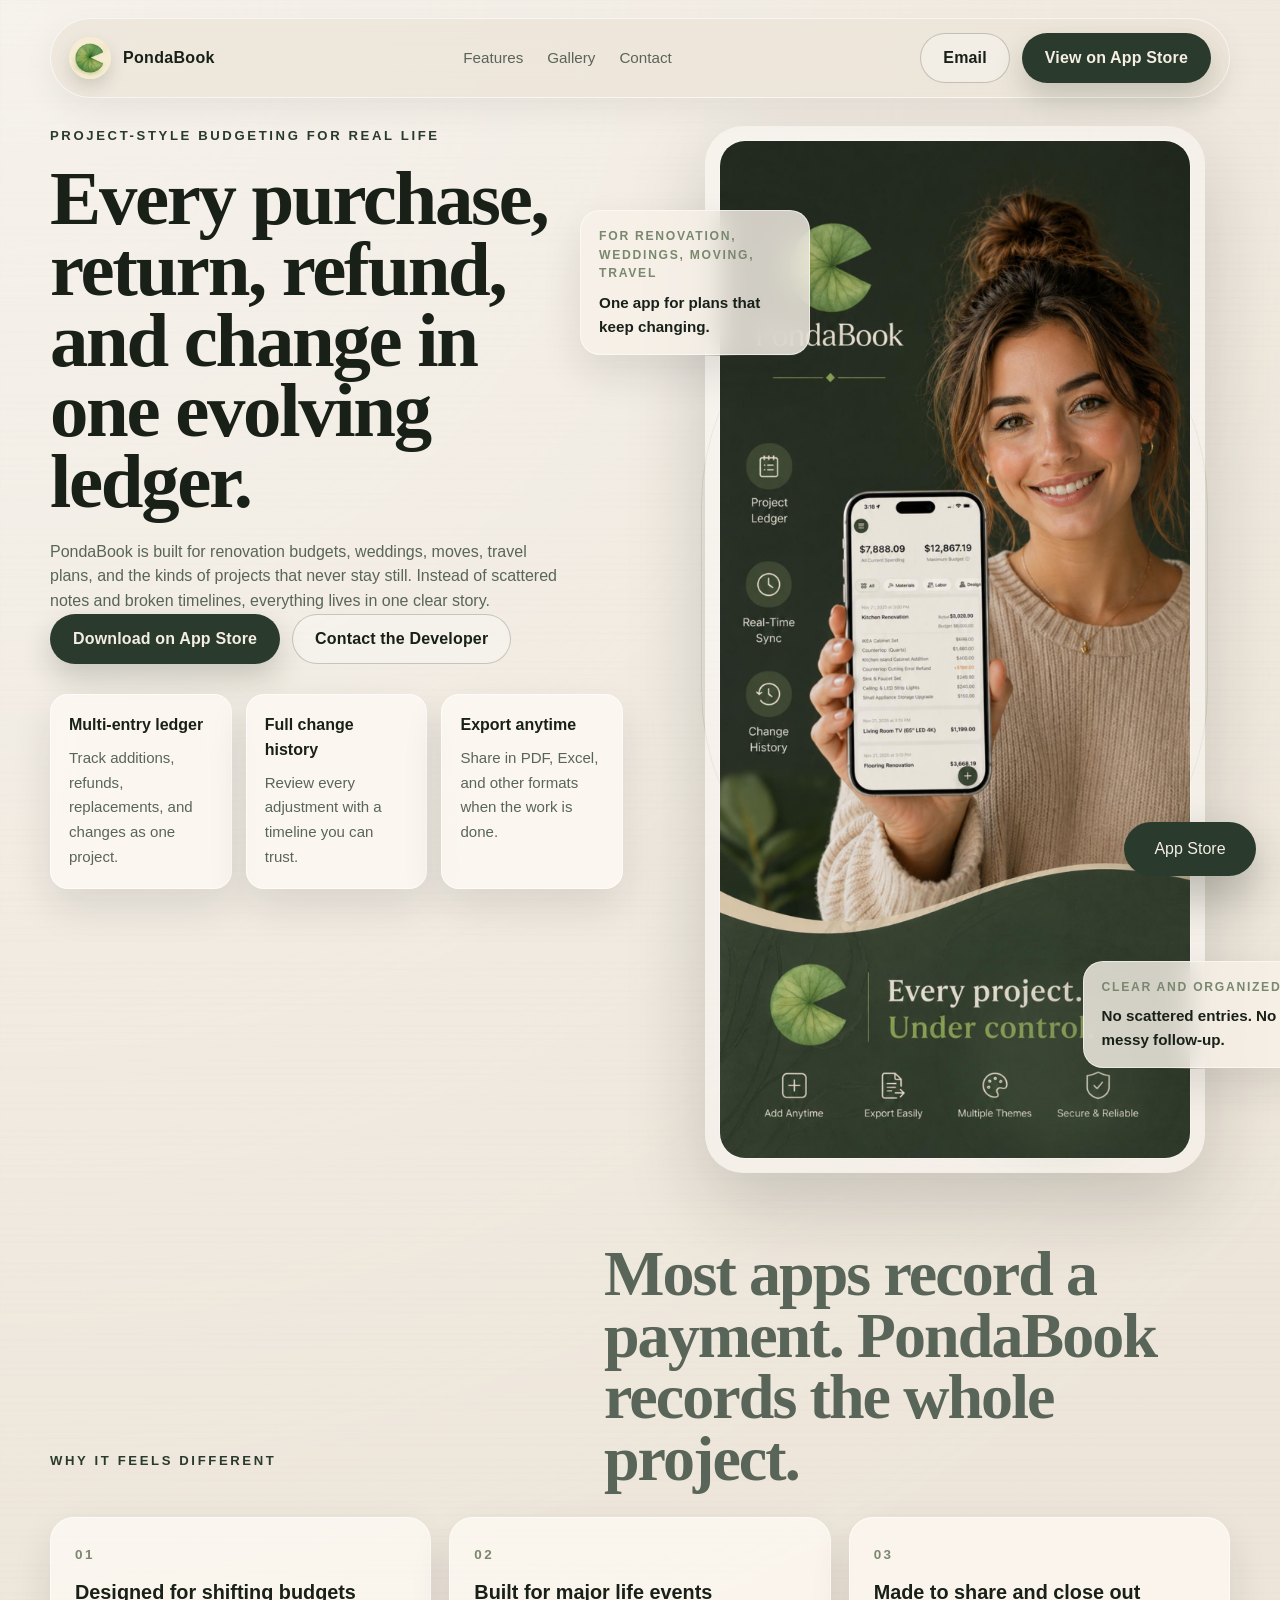
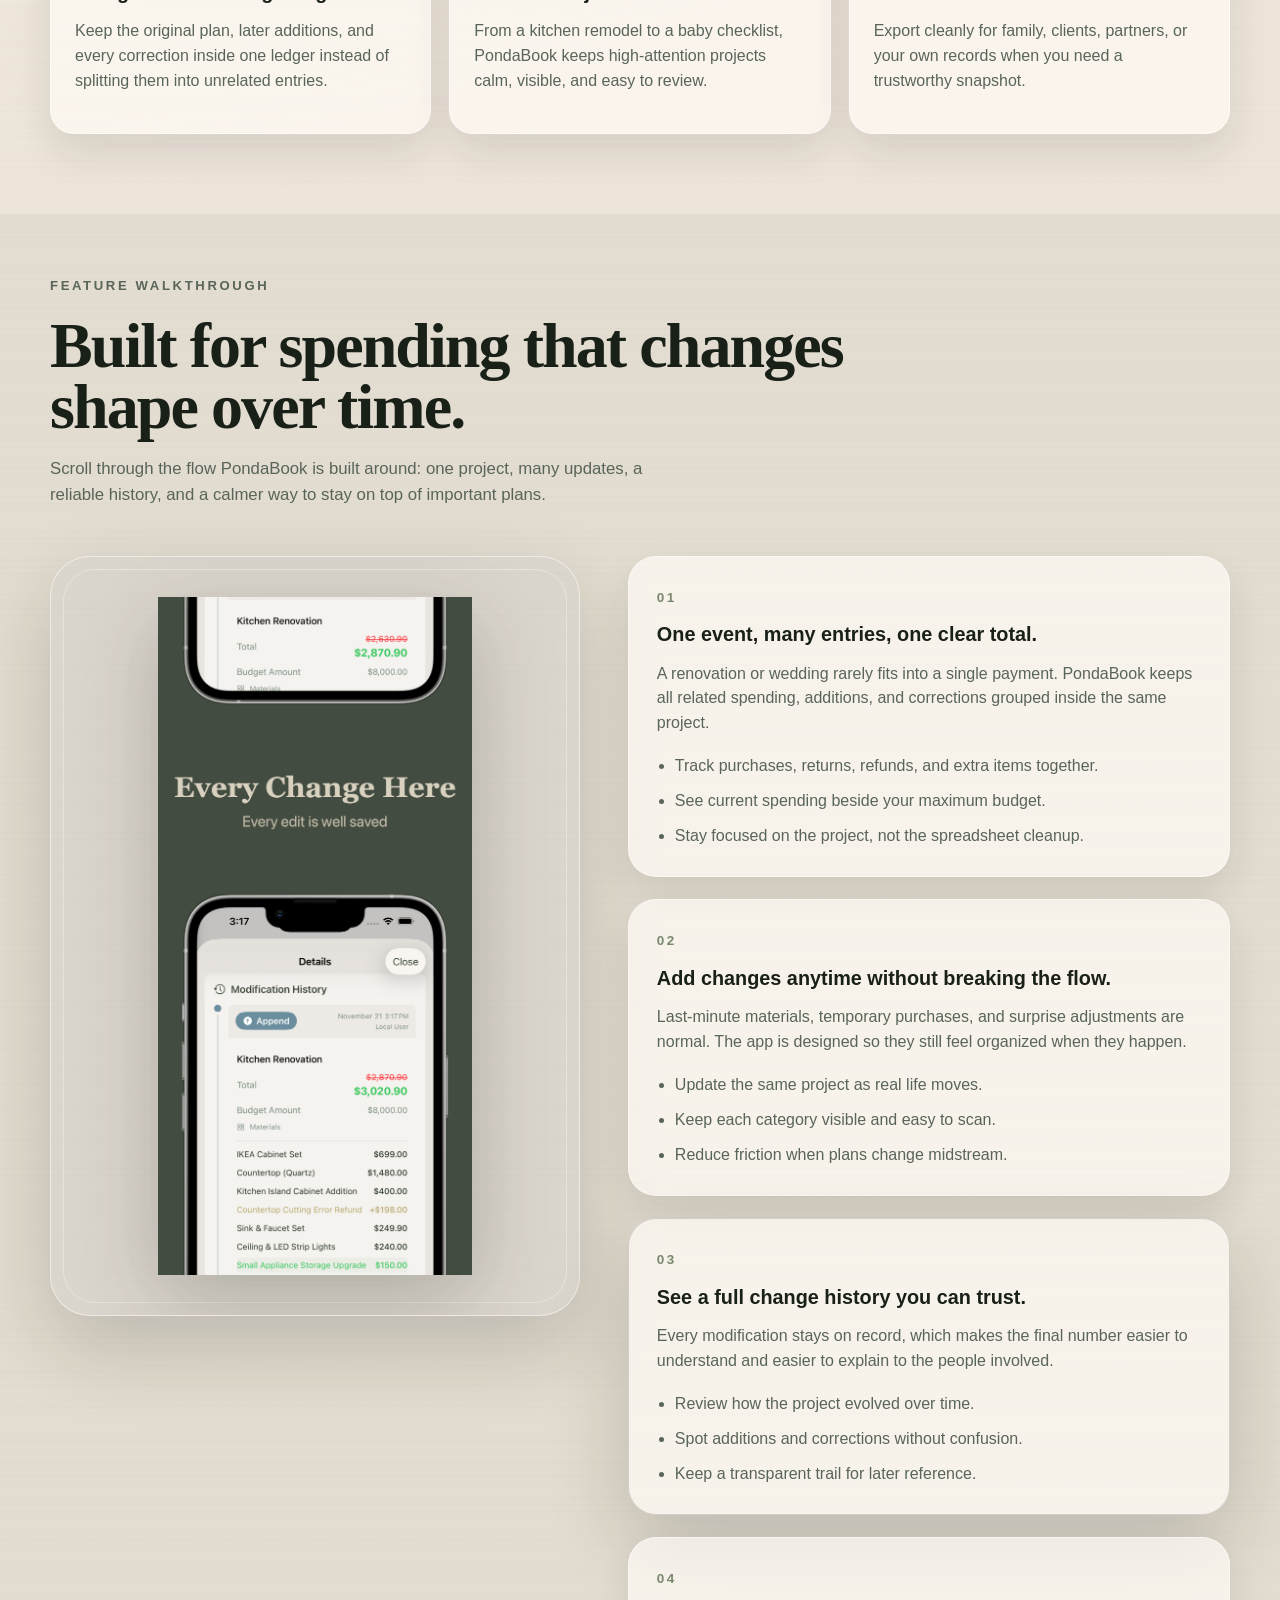
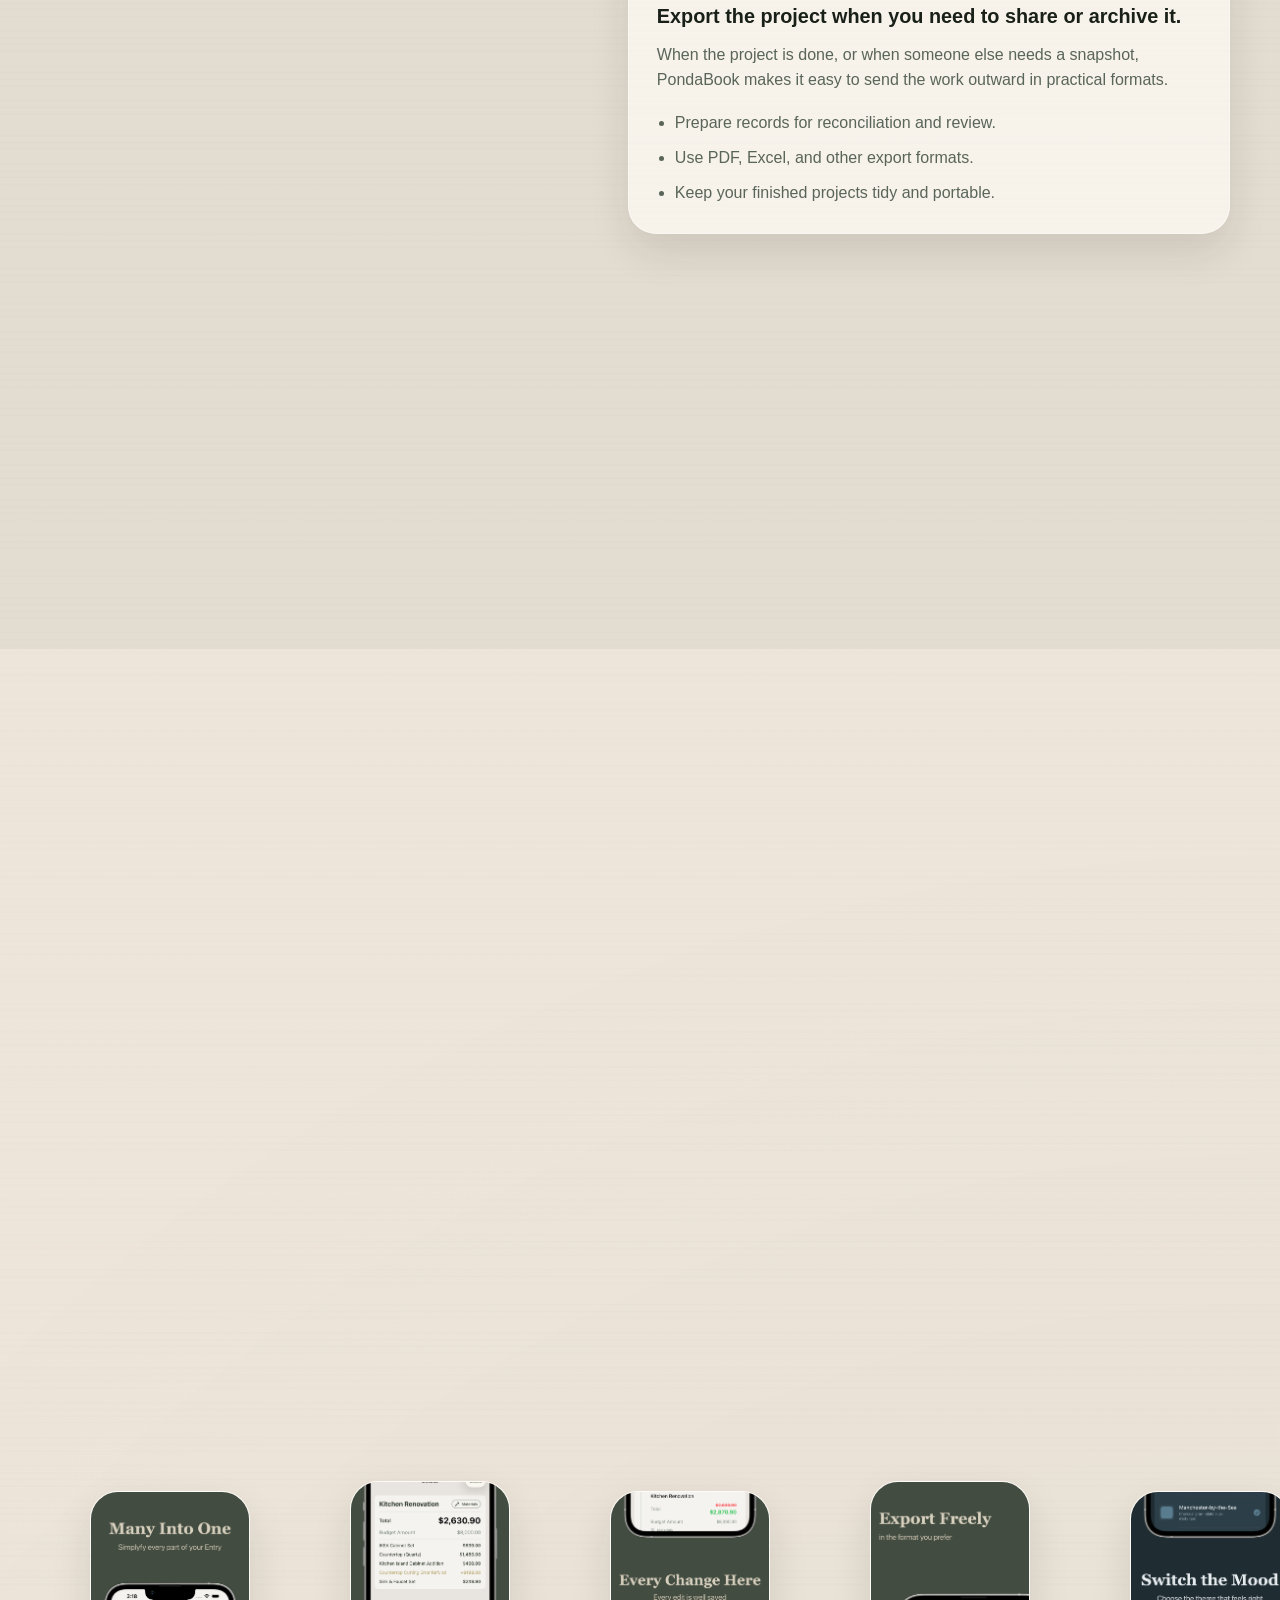
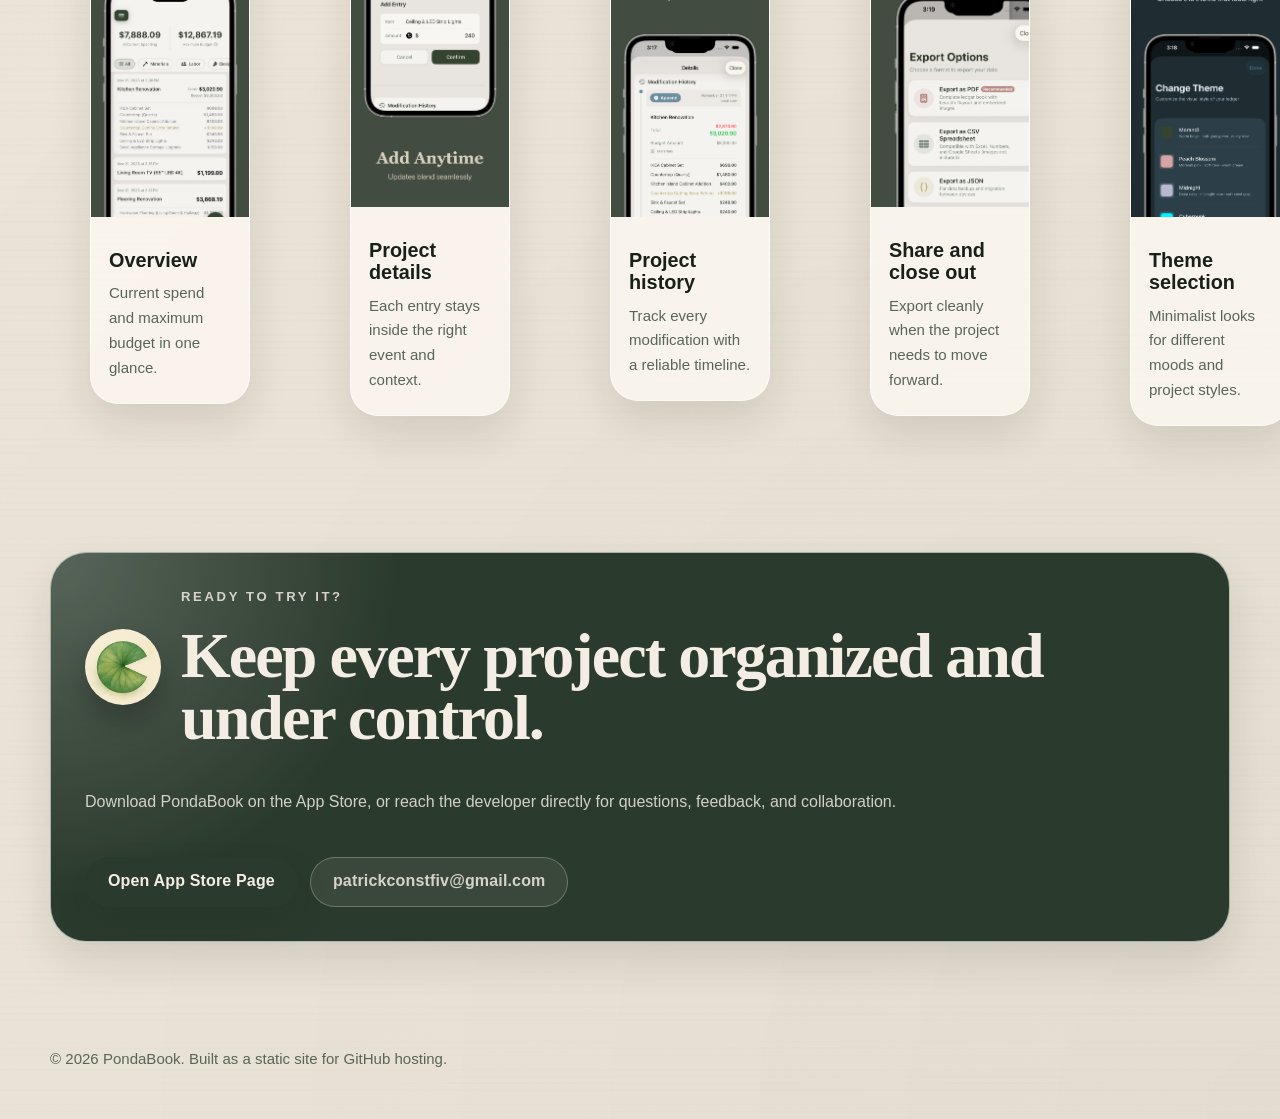
==== index.html @ cc7d2a65 "start the project" ====
<!DOCTYPE html>
<html lang="en" class="no-js">
<head>
  <meta charset="UTF-8">
  <meta name="viewport" content="width=device-width, initial-scale=1.0">
  <meta name="description" content="PondaBook is a premium project-style ledger for renovation budgets, weddings, moving costs, and every spending plan that keeps evolving.">
  <meta name="theme-color" content="#203125">
  <title>PondaBook | Every project. Under control.</title>
  <link rel="icon" type="image/png" href="imgs/logo.png">
  <link rel="preload" as="image" href="imgs/posters/hero-poster.jpg">
  <script>
    document.documentElement.classList.remove("no-js");
    document.documentElement.classList.add("js");
  </script>
  <link rel="stylesheet" href="style.css">
</head>
<body>
  <div class="progress-bar" aria-hidden="true"></div>

  <header class="topbar">
    <a class="brand" href="#top" aria-label="PondaBook home">
      <img src="imgs/logo.png" alt="PondaBook logo">
      <span>PondaBook</span>
    </a>

    <nav class="nav">
      <a href="#features">Features</a>
      <a href="#gallery">Gallery</a>
      <a href="#contact">Contact</a>
    </nav>

    <div class="topbar-actions">
      <a class="button button-ghost" href="mailto:patrickconstfiv@gmail.com">Email</a>
      <a class="button button-solid" href="https://apps.apple.com/us/app/pondabook-renovation-budget/id6755175201" target="_blank" rel="noreferrer">View on App Store</a>
    </div>
  </header>

  <main id="top">
    <section class="hero section">
      <div class="hero-copy" data-reveal>
        <p class="eyebrow">Project-style budgeting for real life</p>
        <h1>
          <span>Every purchase,</span>
          <span>return, refund,</span>
          <span>and change in</span>
          <span>one evolving</span>
          <span>ledger.</span>
        </h1>
        <p class="hero-text">
          PondaBook is built for renovation budgets, weddings, moves, travel plans, and the kinds of projects
          that never stay still. Instead of scattered notes and broken timelines, everything lives in one clear story.
        </p>

        <div class="hero-actions">
          <a class="button button-solid" href="https://apps.apple.com/us/app/pondabook-renovation-budget/id6755175201" target="_blank" rel="noreferrer">Download on App Store</a>
          <a class="button button-ghost" href="mailto:patrickconstfiv@gmail.com">Contact the Developer</a>
        </div>

        <div class="hero-points">
          <div class="mini-card">
            <strong>Multi-entry ledger</strong>
            <span>Track additions, refunds, replacements, and changes as one project.</span>
          </div>
          <div class="mini-card">
            <strong>Full change history</strong>
            <span>Review every adjustment with a timeline you can trust.</span>
          </div>
          <div class="mini-card">
            <strong>Export anytime</strong>
            <span>Share in PDF, Excel, and other formats when the work is done.</span>
          </div>
        </div>
      </div>

      <div class="hero-stage" data-reveal>
        <div class="hero-stage-frame">
          <img src="imgs/posters/hero-poster.jpg" alt="PondaBook promotional poster">
        </div>
        <div class="floating-note floating-note-a">
          <span class="note-label">For renovation, weddings, moving, travel</span>
          <strong>One app for plans that keep changing.</strong>
        </div>
        <div class="floating-note floating-note-b">
          <span class="note-label">Clear and organized</span>
          <strong>No scattered entries. No messy follow-up.</strong>
        </div>
      </div>
    </section>

    <section class="signal-band section" data-reveal>
      <div class="signal-copy">
        <p class="eyebrow">Why it feels different</p>
        <h2>Most apps record a payment. PondaBook records the whole project.</h2>
      </div>

      <div class="signal-grid">
        <article class="signal-card">
          <span>01</span>
          <h3>Designed for shifting budgets</h3>
          <p>Keep the original plan, later additions, and every correction inside one ledger instead of splitting them into unrelated entries.</p>
        </article>
        <article class="signal-card">
          <span>02</span>
          <h3>Built for major life events</h3>
          <p>From a kitchen remodel to a baby checklist, PondaBook keeps high-attention projects calm, visible, and easy to review.</p>
        </article>
        <article class="signal-card">
          <span>03</span>
          <h3>Made to share and close out</h3>
          <p>Export cleanly for family, clients, partners, or your own records when you need a trustworthy snapshot.</p>
        </article>
      </div>
    </section>

    <section class="story section" id="features">
      <div class="section-heading" data-reveal>
        <p class="eyebrow">Feature walkthrough</p>
        <h2>Built for spending that changes shape over time.</h2>
        <p>
          Scroll through the flow PondaBook is built around: one project, many updates, a reliable history,
          and a calmer way to stay on top of important plans.
        </p>
      </div>

      <div class="story-layout">
        <div class="story-visual">
          <div class="device-stack" data-reveal>
            <figure class="device-screen is-active" data-screen="ledger">
              <img src="imgs/posters/screen-1.png" alt="PondaBook project ledger screen">
            </figure>
            <figure class="device-screen" data-screen="details">
              <img src="imgs/posters/screen-2.png" alt="PondaBook project details screen">
            </figure>
            <figure class="device-screen" data-screen="history">
              <img src="imgs/posters/screen-3.png" alt="PondaBook project history screen">
            </figure>
            <figure class="device-screen" data-screen="export">
              <img src="imgs/posters/screen-4.png" alt="PondaBook export screen">
            </figure>
            <figure class="device-screen" data-screen="themes">
              <img src="imgs/posters/screen-5.png" alt="PondaBook theme selection screen">
            </figure>
          </div>
        </div>

        <div class="story-copy">
          <article class="story-panel is-active" data-story="ledger" data-reveal>
            <span class="story-index">01</span>
            <h3>One event, many entries, one clear total.</h3>
            <p>
              A renovation or wedding rarely fits into a single payment. PondaBook keeps all related spending,
              additions, and corrections grouped inside the same project.
            </p>
            <ul>
              <li>Track purchases, returns, refunds, and extra items together.</li>
              <li>See current spending beside your maximum budget.</li>
              <li>Stay focused on the project, not the spreadsheet cleanup.</li>
            </ul>
          </article>

          <article class="story-panel" data-story="details" data-reveal>
            <span class="story-index">02</span>
            <h3>Add changes anytime without breaking the flow.</h3>
            <p>
              Last-minute materials, temporary purchases, and surprise adjustments are normal. The app is designed
              so they still feel organized when they happen.
            </p>
            <ul>
              <li>Update the same project as real life moves.</li>
              <li>Keep each category visible and easy to scan.</li>
              <li>Reduce friction when plans change midstream.</li>
            </ul>
          </article>

          <article class="story-panel" data-story="history" data-reveal>
            <span class="story-index">03</span>
            <h3>See a full change history you can trust.</h3>
            <p>
              Every modification stays on record, which makes the final number easier to understand and easier to explain
              to the people involved.
            </p>
            <ul>
              <li>Review how the project evolved over time.</li>
              <li>Spot additions and corrections without confusion.</li>
              <li>Keep a transparent trail for later reference.</li>
            </ul>
          </article>

          <article class="story-panel" data-story="export" data-reveal>
            <span class="story-index">04</span>
            <h3>Export the project when you need to share or archive it.</h3>
            <p>
              When the project is done, or when someone else needs a snapshot, PondaBook makes it easy
              to send the work outward in practical formats.
            </p>
            <ul>
              <li>Prepare records for reconciliation and review.</li>
              <li>Use PDF, Excel, and other export formats.</li>
              <li>Keep your finished projects tidy and portable.</li>
            </ul>
          </article>

          <article class="story-panel" data-story="themes" data-reveal>
            <span class="story-index">05</span>
            <h3>Switch the mood with minimalist themes.</h3>
            <p>
              Different projects can carry different energy. PondaBook includes multiple clean themes so each ledger
              can feel calm, personal, and visually distinct.
            </p>
            <ul>
              <li>Choose a style that fits the project atmosphere.</li>
              <li>Keep the interface polished without getting noisy.</li>
              <li>Make practical planning feel more considered.</li>
            </ul>
          </article>
        </div>
      </div>
    </section>

    <section class="use-cases section" data-reveal>
      <div class="use-cases-copy">
        <p class="eyebrow">Where it shines</p>
        <h2>Perfect for the projects people care about most.</h2>
      </div>

      <div class="use-cases-grid">
        <article>
          <h3>Renovation budgets</h3>
          <p>Track materials, labor, replacements, and surprise fixes without losing the original plan.</p>
        </article>
        <article>
          <h3>Wedding planning</h3>
          <p>Keep deposits, balance payments, refunds, and late additions tied to the same event.</p>
        </article>
        <article>
          <h3>Moving and setup</h3>
          <p>Furniture, transport, repairs, household essentials, and last-minute changes all stay connected.</p>
        </article>
        <article>
          <h3>Travel and family plans</h3>
          <p>Use it anywhere spending comes in waves and the whole story matters more than a single receipt.</p>
        </article>
      </div>
    </section>

    <section class="gallery section" id="gallery">
      <div class="section-heading" data-reveal>
        <p class="eyebrow">Inside the app</p>
        <h2>App Store style visuals, presented with breathing room.</h2>
        <p>The product already has a strong visual language. Here it is framed as a premium, tactile gallery.</p>
      </div>

      <div class="gallery-track">
        <figure class="gallery-card tilt-card" data-reveal>
          <img src="imgs/posters/screen-1.png" alt="PondaBook overview screen">
          <figcaption>
            <strong>Overview</strong>
            <span>Current spend and maximum budget in one glance.</span>
          </figcaption>
        </figure>
        <figure class="gallery-card tilt-card" data-reveal>
          <img src="imgs/posters/screen-2.png" alt="PondaBook details screen">
          <figcaption>
            <strong>Project details</strong>
            <span>Each entry stays inside the right event and context.</span>
          </figcaption>
        </figure>
        <figure class="gallery-card tilt-card" data-reveal>
          <img src="imgs/posters/screen-3.png" alt="PondaBook history screen">
          <figcaption>
            <strong>Project history</strong>
            <span>Track every modification with a reliable timeline.</span>
          </figcaption>
        </figure>
        <figure class="gallery-card tilt-card" data-reveal>
          <img src="imgs/posters/screen-4.png" alt="PondaBook export or summary screen">
          <figcaption>
            <strong>Share and close out</strong>
            <span>Export cleanly when the project needs to move forward.</span>
          </figcaption>
        </figure>
        <figure class="gallery-card tilt-card" data-reveal>
          <img src="imgs/posters/screen-5.png" alt="PondaBook themes screen">
          <figcaption>
            <strong>Theme selection</strong>
            <span>Minimalist looks for different moods and project styles.</span>
          </figcaption>
        </figure>
      </div>
    </section>

    <section class="cta section" id="contact" data-reveal>
      <div class="cta-card">
        <div class="cta-brand">
          <img src="imgs/logo.png" alt="PondaBook logo">
          <div>
            <p class="eyebrow">Ready to try it?</p>
            <h2>Keep every project organized and under control.</h2>
          </div>
        </div>

        <p class="cta-text">
          Download PondaBook on the App Store, or reach the developer directly for questions, feedback, and collaboration.
        </p>

        <div class="cta-actions">
          <a class="button button-solid" href="https://apps.apple.com/us/app/pondabook-renovation-budget/id6755175201" target="_blank" rel="noreferrer">Open App Store Page</a>
          <a class="button button-ghost" href="mailto:patrickconstfiv@gmail.com">patrickconstfiv@gmail.com</a>
        </div>
      </div>
    </section>
  </main>

  <a class="floating-cta" href="https://apps.apple.com/us/app/pondabook-renovation-budget/id6755175201" target="_blank" rel="noreferrer" aria-label="Download PondaBook on App Store">
    <span>App Store</span>
  </a>

  <footer class="footer">
    <p>© <span id="year"></span> PondaBook. Built as a static site for GitHub hosting.</p>
  </footer>

  <script src="script.js"></script>
</body>
</html>
---- style.css ----
:root {
  --bg: #ece4d7;
  --bg-deep: #d8cfbf;
  --paper: rgba(255, 251, 245, 0.7);
  --surface: rgba(255, 255, 255, 0.5);
  --surface-strong: rgba(255, 255, 255, 0.84);
  --ink: #182018;
  --muted: #596558;
  --forest: #2a3a2c;
  --forest-deep: #1d281f;
  --olive: #79886e;
  --line: rgba(24, 32, 24, 0.12);
  --line-strong: rgba(24, 32, 24, 0.22);
  --shadow: 0 32px 80px rgba(23, 29, 23, 0.18);
  --shadow-soft: 0 18px 40px rgba(23, 29, 23, 0.11);
  --radius-xl: 34px;
  --radius-lg: 24px;
  --radius-md: 18px;
  --container: min(1180px, calc(100vw - 40px));
}

* {
  box-sizing: border-box;
}

html {
  scroll-behavior: smooth;
}

body {
  margin: 0;
  color: var(--ink);
  font-family: "Avenir Next", "Segoe UI", "Helvetica Neue", sans-serif;
  background-color: var(--bg);
  background-image:
    radial-gradient(circle at top left, rgba(255, 255, 255, 0.5), transparent 30%),
    radial-gradient(circle at bottom right, rgba(42, 58, 44, 0.05), transparent 32%),
    linear-gradient(rgba(255, 255, 255, 0.05), rgba(255, 255, 255, 0.05)),
    repeating-linear-gradient(
      0deg,
      rgba(24, 32, 24, 0.012) 0,
      rgba(24, 32, 24, 0.012) 1px,
      transparent 1px,
      transparent 7px
    );
  line-height: 1.55;
  overflow-x: hidden;
}

img {
  display: block;
  max-width: 100%;
}

a {
  color: inherit;
  text-decoration: none;
}

button,
a,
img {
  -webkit-tap-highlight-color: transparent;
}

.progress-bar {
  position: fixed;
  inset: 0 auto auto 0;
  z-index: 200;
  width: 0;
  height: 4px;
  background: var(--forest);
  box-shadow: 0 0 20px rgba(42, 58, 44, 0.35);
  transition: width 0.12s linear;
}

.topbar {
  position: sticky;
  top: 0;
  z-index: 100;
  display: flex;
  align-items: center;
  justify-content: space-between;
  gap: 24px;
  width: var(--container);
  margin: 18px auto 0;
  padding: 14px 18px;
  border: 1px solid rgba(255, 255, 255, 0.6);
  border-radius: 999px;
  background: rgba(236, 228, 215, 0.72);
  backdrop-filter: blur(18px);
  box-shadow: 0 12px 32px rgba(18, 24, 18, 0.06);
}

body.is-scrolled .topbar {
  background: rgba(236, 228, 215, 0.9);
  box-shadow: 0 14px 42px rgba(18, 24, 18, 0.1);
}

.brand {
  display: inline-flex;
  align-items: center;
  gap: 12px;
  min-width: 0;
  font-weight: 700;
  letter-spacing: 0.02em;
}

.brand img {
  width: 42px;
  height: 42px;
  border-radius: 50%;
  box-shadow: 0 8px 16px rgba(42, 58, 44, 0.16);
}

.nav {
  display: inline-flex;
  align-items: center;
  gap: 24px;
  color: var(--muted);
}

.nav a {
  position: relative;
  font-size: 0.95rem;
}

.nav a::after {
  content: "";
  position: absolute;
  left: 0;
  bottom: -6px;
  width: 100%;
  height: 1px;
  background: var(--forest);
  transform: scaleX(0);
  transform-origin: left;
  transition: transform 0.25s ease;
}

.nav a:hover::after,
.nav a:focus-visible::after {
  transform: scaleX(1);
}

.topbar-actions,
.hero-actions,
.cta-actions {
  display: flex;
  align-items: center;
  gap: 12px;
  flex-wrap: wrap;
}

.button {
  display: inline-flex;
  align-items: center;
  justify-content: center;
  min-height: 50px;
  padding: 0 22px;
  border-radius: 999px;
  border: 1px solid transparent;
  font-weight: 600;
  letter-spacing: 0.01em;
  transition: transform 0.28s ease, background-color 0.28s ease, border-color 0.28s ease, box-shadow 0.28s ease;
}

.button:hover,
.button:focus-visible {
  transform: translateY(-2px);
}

.button-solid {
  color: #f4eee3;
  background: var(--forest);
  box-shadow: 0 14px 30px rgba(31, 43, 32, 0.2);
}

.button-solid:hover,
.button-solid:focus-visible {
  background: var(--forest-deep);
}

.button-ghost {
  border-color: var(--line-strong);
  background: rgba(255, 255, 255, 0.28);
}

.button-ghost:hover,
.button-ghost:focus-visible {
  background: rgba(255, 255, 255, 0.55);
  border-color: rgba(24, 32, 24, 0.28);
}

.section {
  width: var(--container);
  margin: 0 auto;
}

.hero {
  display: grid;
  grid-template-columns: minmax(0, 1.02fr) minmax(320px, 0.98fr);
  gap: 56px;
  align-items: start;
  min-height: calc(100vh - 110px);
  padding: 28px 0 70px;
}

.hero-copy h1,
.section-heading h2,
.signal-copy h2,
.use-cases-copy h2,
.cta-brand h2 {
  margin: 0;
  font-family: "Iowan Old Style", "Palatino Linotype", "Book Antiqua", Georgia, serif;
  line-height: 0.96;
  letter-spacing: -0.03em;
}

.hero-copy h1 {
  max-width: none;
  font-size: clamp(2.8rem, 6vw, 5rem);
  line-height: 0.92;
}

.hero-copy h1 span {
  display: block;
  white-space: nowrap;
}

.hero-text,
.section-heading p,
.signal-copy,
.signal-card p,
.story-panel p,
.use-cases-grid p,
.cta-text {
  color: var(--muted);
}

.hero-text {
  max-width: 58ch;
  margin: 22px 0 0;
  font-size: 1rem;
}

.eyebrow {
  margin: 0 0 18px;
  color: var(--forest);
  font-size: 0.82rem;
  font-weight: 700;
  letter-spacing: 0.2em;
  text-transform: uppercase;
}

.hero-points {
  display: grid;
  grid-template-columns: repeat(3, minmax(0, 1fr));
  gap: 14px;
  margin-top: 30px;
}

.mini-card,
.signal-card,
.story-panel,
.use-cases-grid article,
.gallery-card,
.cta-card {
  border: 1px solid rgba(255, 255, 255, 0.6);
  background: var(--paper);
  box-shadow: var(--shadow-soft);
}

.mini-card {
  padding: 18px;
  border-radius: var(--radius-md);
  backdrop-filter: blur(14px);
}

.mini-card strong,
.gallery-card strong {
  display: block;
  margin-bottom: 8px;
  font-size: 1rem;
}

.mini-card span,
.gallery-card span {
  color: var(--muted);
  font-size: 0.94rem;
}

.hero-stage {
  position: relative;
  display: flex;
  align-items: center;
  justify-content: center;
  min-height: 680px;
  perspective: 1800px;
}

.hero-stage::before,
.hero-stage::after {
  content: "";
  position: absolute;
  pointer-events: none;
  border-radius: 999px;
}

.hero-stage::before {
  inset: 12% 4% 22%;
  border: 1px solid rgba(42, 58, 44, 0.1);
}

.hero-stage::after {
  inset: auto 14% 2% auto;
  width: 180px;
  height: 180px;
  background: rgba(121, 136, 110, 0.12);
  filter: blur(20px);
}

.hero-stage-frame {
  position: relative;
  width: min(100%, 500px);
  padding: 14px;
  border-radius: 38px;
  background: rgba(255, 255, 255, 0.34);
  box-shadow: var(--shadow);
  transform-style: preserve-3d;
  transition: transform 0.25s ease;
}

.hero-stage-frame img {
  width: 100%;
  border-radius: 26px;
  border: 1px solid rgba(255, 255, 255, 0.38);
}

.floating-note {
  position: absolute;
  max-width: 230px;
  padding: 16px 18px;
  border: 1px solid rgba(255, 255, 255, 0.55);
  border-radius: 20px;
  background: rgba(247, 241, 232, 0.82);
  backdrop-filter: blur(14px);
  box-shadow: var(--shadow-soft);
  z-index: 2;
}

.floating-note strong {
  display: block;
  font-size: 0.95rem;
}

.note-label {
  display: block;
  margin-bottom: 8px;
  color: var(--olive);
  font-size: 0.76rem;
  font-weight: 700;
  letter-spacing: 0.14em;
  text-transform: uppercase;
}

.floating-note-a {
  top: 8%;
  left: -18%;
}

.floating-note-b {
  right: -15%;
  bottom: 10%;
}

.signal-band {
  padding: 0 0 80px;
}

.signal-copy {
  display: grid;
  grid-template-columns: minmax(0, 0.84fr) minmax(0, 1fr);
  gap: 28px;
  align-items: end;
}

.signal-copy h2,
.section-heading h2,
.use-cases-copy h2,
.cta-brand h2 {
  font-size: clamp(2.5rem, 5vw, 4.6rem);
}

.signal-grid,
.use-cases-grid {
  display: grid;
  gap: 18px;
  margin-top: 28px;
}

.signal-grid {
  grid-template-columns: repeat(3, minmax(0, 1fr));
}

.signal-card {
  padding: 24px;
  border-radius: var(--radius-lg);
}

.signal-card span,
.story-index {
  color: var(--olive);
  font-size: 0.84rem;
  font-weight: 700;
  letter-spacing: 0.18em;
}

.signal-card h3,
.story-panel h3,
.use-cases-grid h3,
.gallery-card figcaption strong {
  margin: 14px 0 10px;
  font-size: 1.24rem;
  line-height: 1.12;
}

.story {
  position: relative;
  padding: 62px 0 96px;
}

.story::before {
  content: "";
  position: absolute;
  inset: 0 -50vw;
  z-index: -1;
  background: rgba(42, 58, 44, 0.05);
}

.section-heading {
  max-width: 820px;
}

.section-heading p:last-child {
  max-width: 64ch;
  margin-top: 18px;
  font-size: 1.05rem;
}

.story-layout {
  display: grid;
  grid-template-columns: minmax(300px, 0.88fr) minmax(0, 1fr);
  gap: 48px;
  align-items: start;
  margin-top: 48px;
}

.story-visual {
  position: sticky;
  top: 110px;
}

.device-stack {
  position: relative;
  min-height: 760px;
  padding: 24px;
  border: 1px solid rgba(255, 255, 255, 0.5);
  border-radius: 40px;
  background:
    linear-gradient(rgba(255, 255, 255, 0.16), rgba(255, 255, 255, 0.16)),
    rgba(39, 52, 40, 0.08);
  box-shadow: var(--shadow);
  overflow: hidden;
}

.device-stack::before {
  content: "";
  position: absolute;
  inset: 12px;
  border: 1px solid rgba(255, 255, 255, 0.32);
  border-radius: 32px;
}

.device-screen {
  position: absolute;
  inset: 24px;
  display: flex;
  align-items: center;
  justify-content: center;
  opacity: 0;
  transform: translateY(26px) scale(0.96);
  transition: opacity 0.45s ease, transform 0.45s ease;
}

.device-screen.is-active {
  opacity: 1;
  transform: translateY(0) scale(1);
}

.device-screen img {
  width: min(100%, 440px);
  max-height: 100%;
  object-fit: contain;
  filter: drop-shadow(0 24px 42px rgba(12, 16, 12, 0.22));
}

.story-copy {
  display: grid;
  gap: 22px;
}

.story-panel {
  padding: 28px;
  border-radius: 28px;
  border-color: rgba(255, 255, 255, 0.5);
  opacity: 0.72;
  transform: translateX(16px);
  transition: transform 0.35s ease, opacity 0.35s ease, border-color 0.35s ease, box-shadow 0.35s ease;
}

.story-panel.is-active {
  opacity: 1;
  transform: translateX(0);
  border-color: rgba(42, 58, 44, 0.18);
  box-shadow: var(--shadow);
}

.story-panel ul {
  margin: 18px 0 0;
  padding-left: 18px;
  color: var(--muted);
}

.story-panel li + li {
  margin-top: 10px;
}

.use-cases {
  padding: 30px 0 90px;
}

.use-cases-grid {
  grid-template-columns: repeat(4, minmax(0, 1fr));
}

.use-cases-grid article {
  padding: 26px;
  border-radius: var(--radius-lg);
}

.gallery {
  padding: 14px 0 110px;
}

.gallery-track {
  display: grid;
  grid-template-columns: repeat(5, minmax(240px, 1fr));
  gap: 20px;
  margin-top: 40px;
  align-items: start;
}

.gallery-card {
  position: relative;
  border-radius: 28px;
  overflow: hidden;
  transform-style: preserve-3d;
  transition: transform 0.22s ease;
}

.gallery-card:nth-child(odd) {
  margin-top: 26px;
}

.gallery-card img {
  width: 100%;
  aspect-ratio: 9 / 18.5;
  object-fit: cover;
  background: #dde2d8;
}

.gallery-card figcaption {
  padding: 18px 18px 22px;
}

.cta {
  padding: 0 0 90px;
}

.cta-card {
  display: grid;
  gap: 26px;
  padding: 34px;
  border-radius: 36px;
  background:
    radial-gradient(circle at top left, rgba(255, 255, 255, 0.22), transparent 28%),
    var(--forest);
  color: #f3ede3;
}

.cta-card .eyebrow,
.cta-text,
.cta-card .button-ghost {
  color: rgba(243, 237, 227, 0.84);
}

.cta-brand {
  display: flex;
  align-items: center;
  gap: 20px;
}

.cta-brand img {
  width: 76px;
  height: 76px;
  border-radius: 50%;
  box-shadow: 0 16px 26px rgba(10, 12, 10, 0.26);
}

.cta-card .button-ghost {
  border-color: rgba(243, 237, 227, 0.28);
  background: rgba(243, 237, 227, 0.08);
}

.cta-card .button-ghost:hover,
.cta-card .button-ghost:focus-visible {
  background: rgba(243, 237, 227, 0.15);
}

.floating-cta {
  position: fixed;
  right: 24px;
  bottom: 24px;
  z-index: 90;
  display: inline-flex;
  align-items: center;
  justify-content: center;
  min-width: 132px;
  min-height: 54px;
  padding: 0 22px;
  border-radius: 999px;
  background: var(--forest);
  color: #f3ede3;
  box-shadow: 0 20px 44px rgba(28, 38, 29, 0.28);
}

.footer {
  width: var(--container);
  margin: 0 auto;
  padding: 0 0 34px;
  color: var(--muted);
  font-size: 0.94rem;
}

.js [data-reveal] {
  opacity: 0;
  transform: translateY(26px);
  transition: opacity 0.7s ease, transform 0.7s ease;
}

.js [data-reveal].is-visible {
  opacity: 1;
  transform: translateY(0);
}

@media (max-width: 1120px) {
  .topbar {
    border-radius: 28px;
    flex-wrap: wrap;
    justify-content: center;
  }

  .hero,
  .signal-copy,
  .story-layout {
    grid-template-columns: 1fr;
  }

  .hero {
    gap: 34px;
    min-height: auto;
    padding-top: 24px;
  }

  .hero-copy h1 {
    max-width: 12ch;
  }

  .hero-stage {
    min-height: 520px;
  }

  .floating-note-a {
    top: 3%;
    left: -6%;
  }

  .floating-note-b {
    right: -6%;
    bottom: 6%;
  }

  .story-visual {
    position: relative;
    top: auto;
  }

  .device-stack {
    min-height: 620px;
  }

  .signal-grid,
  .use-cases-grid {
    grid-template-columns: repeat(2, minmax(0, 1fr));
  }

  .gallery-track {
    grid-template-columns: repeat(2, minmax(0, 1fr));
  }
}

@media (max-width: 760px) {
  :root {
    --container: min(100vw - 24px, 1000px);
  }

  .topbar {
    gap: 16px;
    margin-top: 12px;
    padding: 16px;
    border-radius: 26px;
  }

  .nav {
    order: 3;
    width: 100%;
    justify-content: center;
  }

  .topbar-actions {
    width: 100%;
    justify-content: stretch;
  }

  .topbar-actions .button {
    flex: 1 1 220px;
  }

  .hero-copy h1 {
    font-size: clamp(2.5rem, 14vw, 4.2rem);
  }

  .hero-copy h1 span {
    display: inline;
    white-space: normal;
  }

  .hero-points,
  .signal-grid,
  .use-cases-grid,
  .gallery-track {
    grid-template-columns: 1fr;
  }

  .hero-stage {
    min-height: 430px;
  }

  .hero-stage-frame {
    padding: 10px;
    border-radius: 28px;
  }

  .floating-note {
    position: static;
    margin-top: 14px;
    max-width: none;
  }

  .signal-band {
    padding-bottom: 58px;
  }

  .story {
    padding: 44px 0 74px;
  }

  .device-stack {
    min-height: 520px;
    padding: 18px;
    border-radius: 28px;
  }

  .device-screen {
    inset: 18px;
  }

  .story-panel {
    padding: 22px;
  }

  .gallery-card:nth-child(odd) {
    margin-top: 0;
  }

  .cta-card {
    padding: 24px;
    border-radius: 28px;
  }

  .cta-brand {
    align-items: flex-start;
    flex-direction: column;
  }

  .cta-actions .button,
  .hero-actions .button {
    width: 100%;
  }

  .floating-cta {
    right: 14px;
    bottom: 14px;
    min-width: 116px;
    min-height: 48px;
  }
}

@media (prefers-reduced-motion: reduce) {
  html {
    scroll-behavior: auto;
  }

  *,
  *::before,
  *::after {
    animation: none !important;
    transition-duration: 0.01ms !important;
    transition-delay: 0ms !important;
  }
}
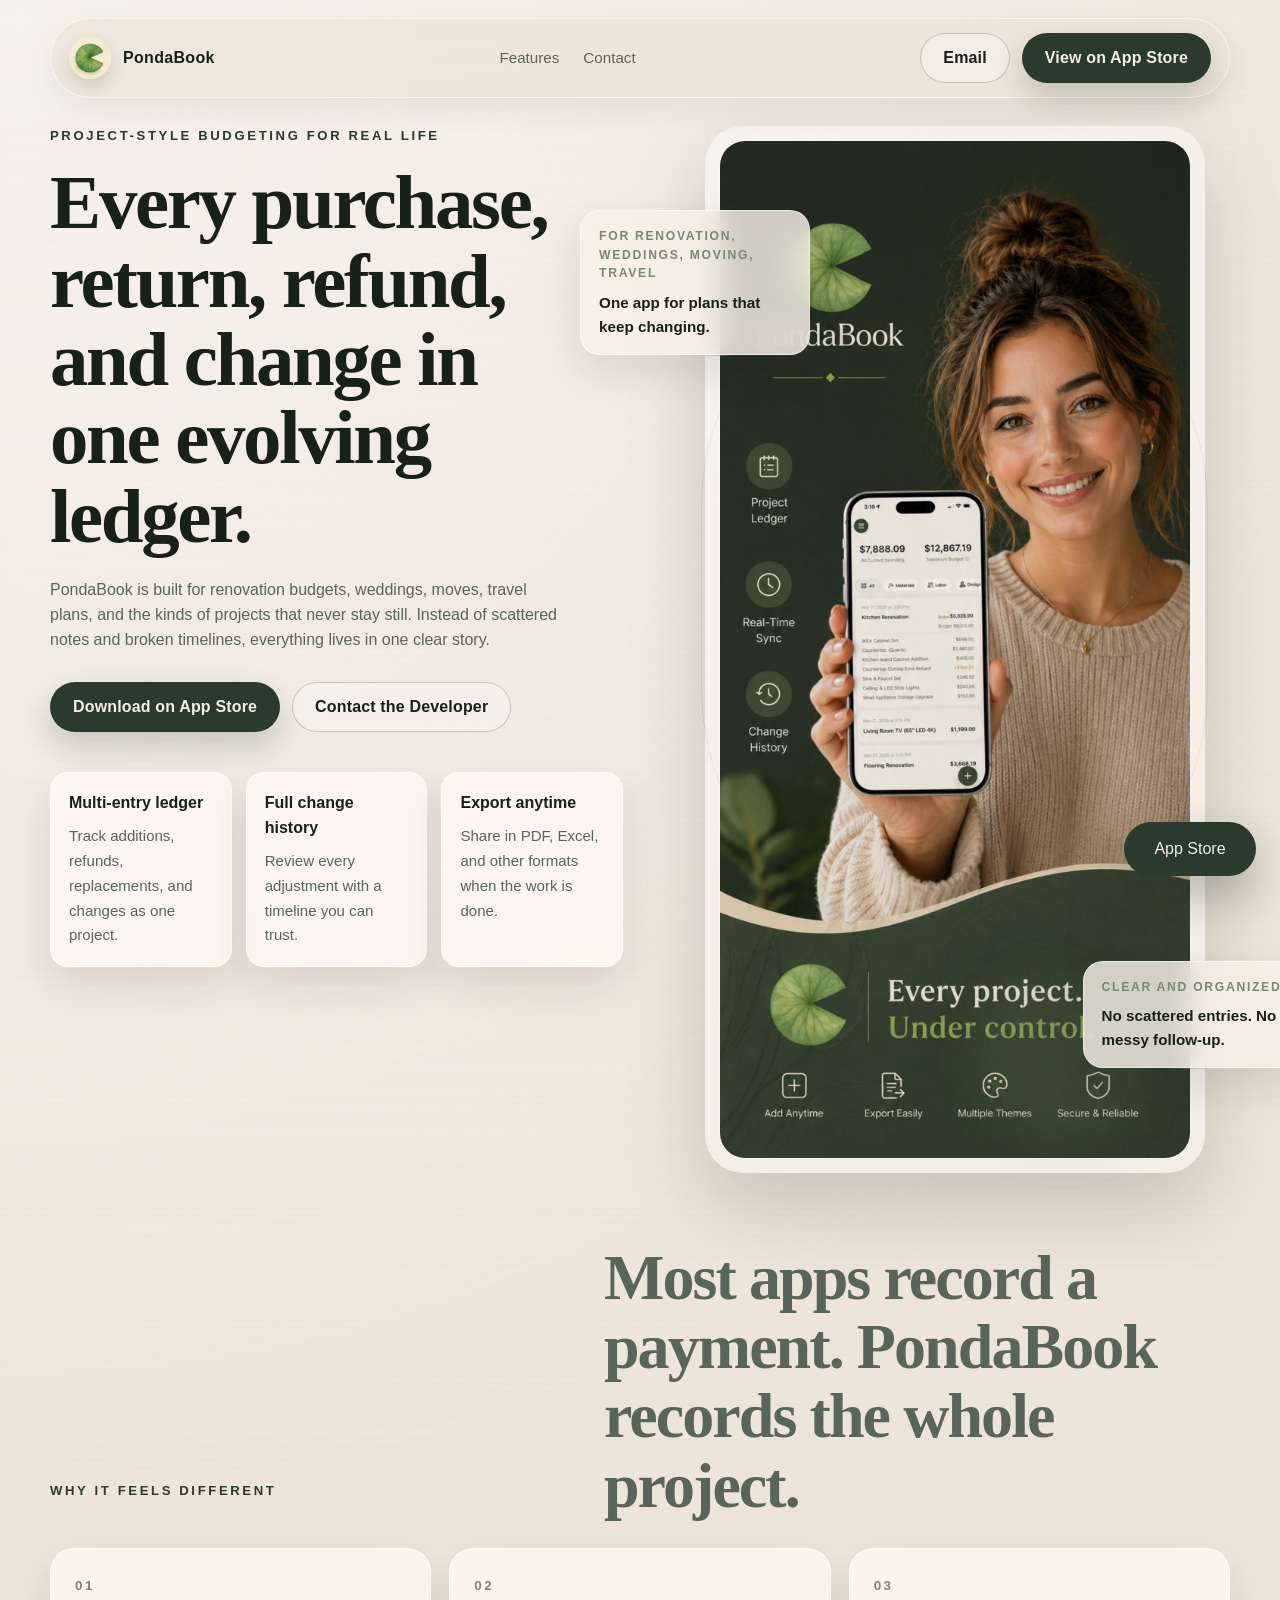
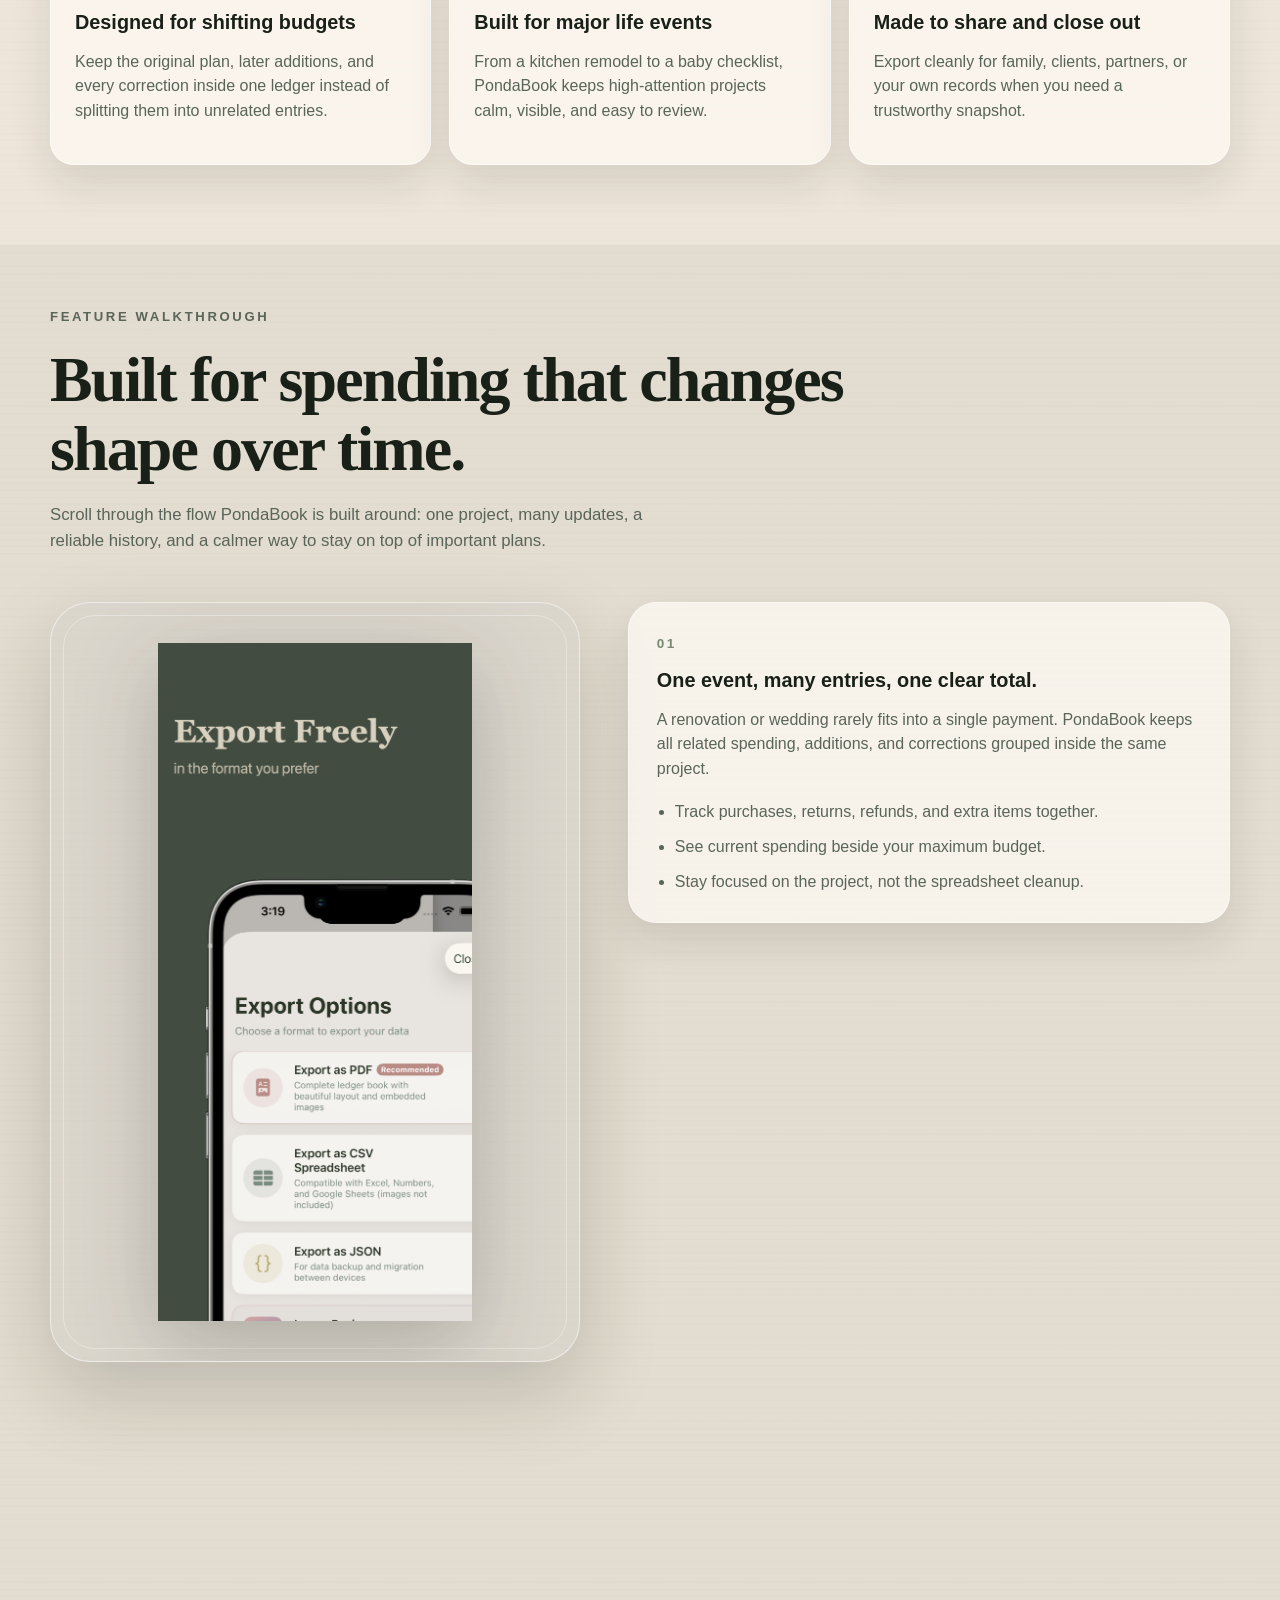
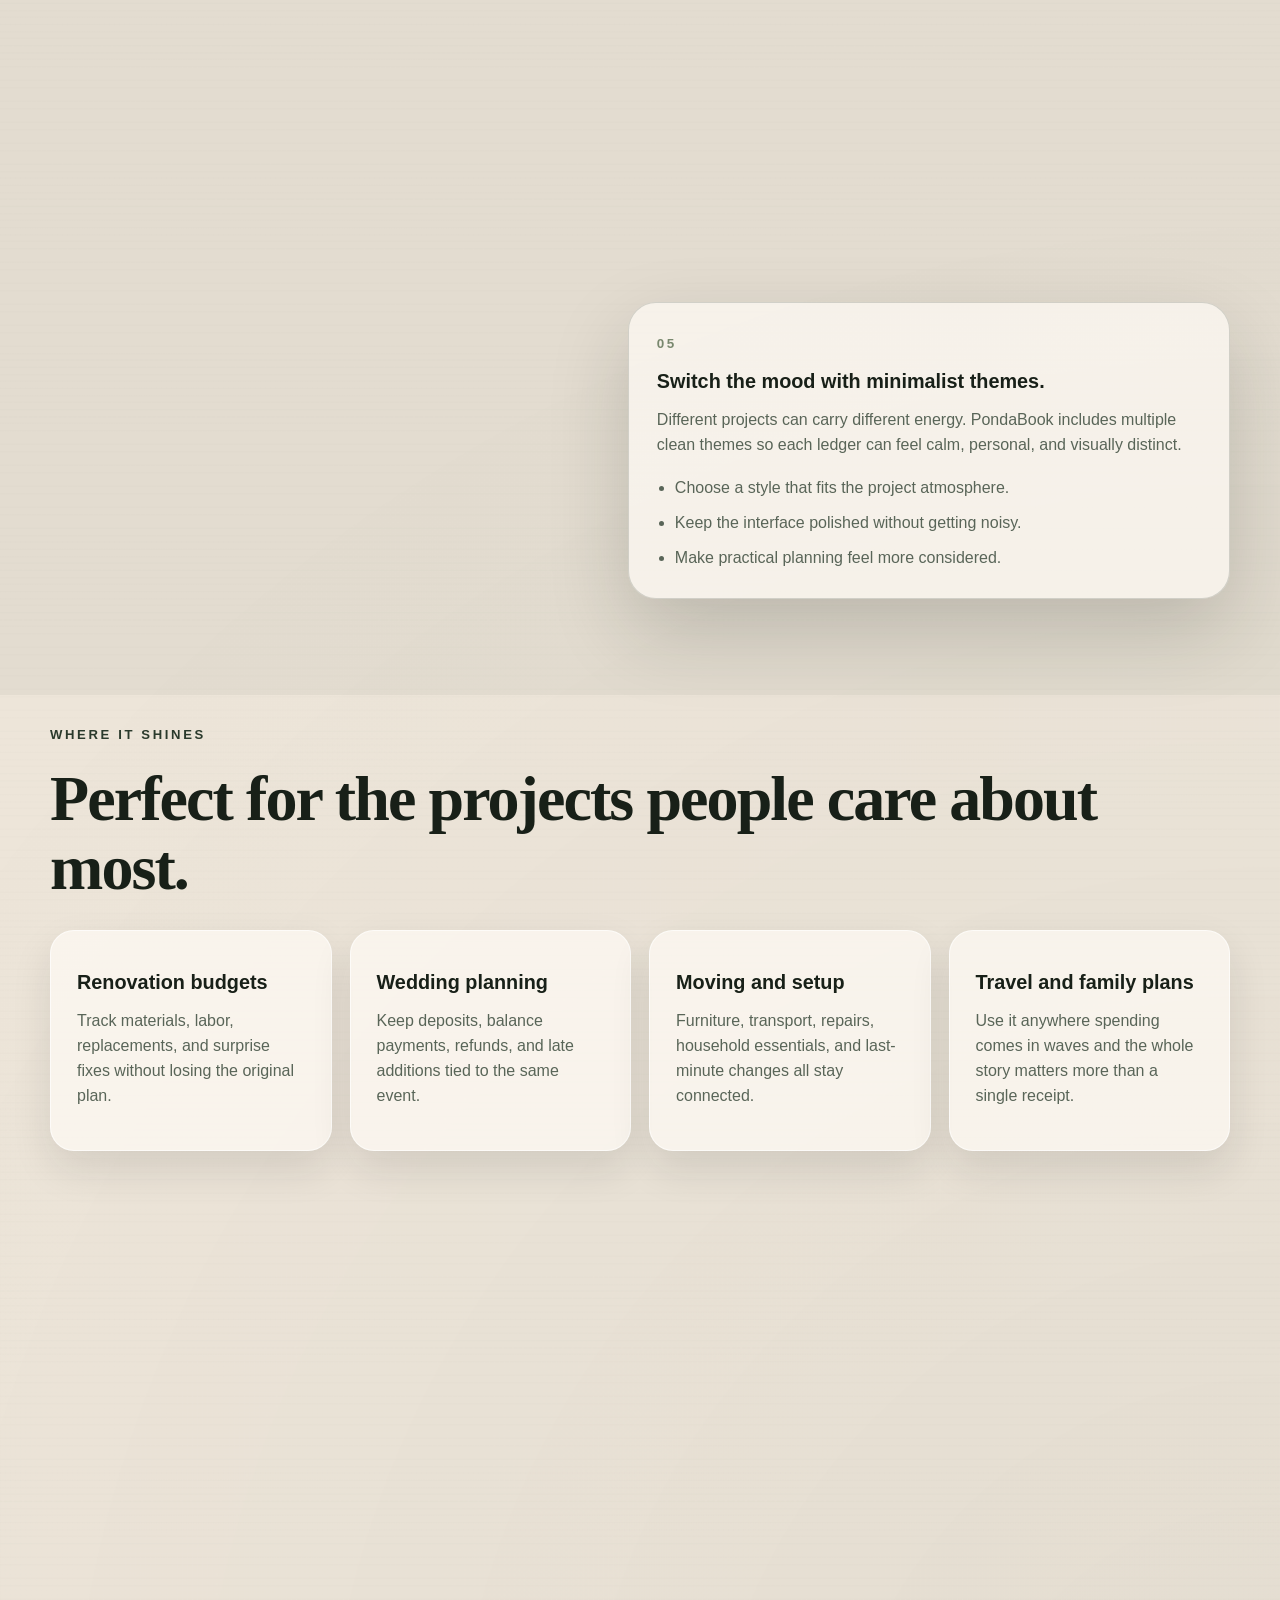
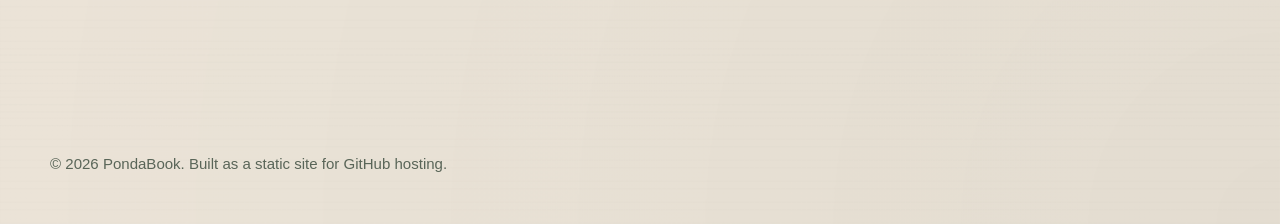
==== commit 3bd71f3e: "fix -- fixing the double area" ====
--- a/index.html
+++ b/index.html
@@ -25,7 +25,6 @@
 
     <nav class="nav">
       <a href="#features">Features</a>
-      <a href="#gallery">Gallery</a>
       <a href="#contact">Contact</a>
     </nav>
 
@@ -135,10 +134,10 @@
               <img src="imgs/posters/screen-3.png" alt="PondaBook project history screen">
             </figure>
             <figure class="device-screen" data-screen="export">
-              <img src="imgs/posters/screen-4.png" alt="PondaBook export screen">
+              <img src="imgs/posters/screen-5.png" alt="PondaBook export screen">
             </figure>
             <figure class="device-screen" data-screen="themes">
-              <img src="imgs/posters/screen-5.png" alt="PondaBook theme selection screen">
+              <img src="imgs/posters/screen-4.png" alt="PondaBook theme selection screen">
             </figure>
           </div>
         </div>
@@ -240,52 +239,6 @@
           <h3>Travel and family plans</h3>
           <p>Use it anywhere spending comes in waves and the whole story matters more than a single receipt.</p>
         </article>
-      </div>
-    </section>
-
-    <section class="gallery section" id="gallery">
-      <div class="section-heading" data-reveal>
-        <p class="eyebrow">Inside the app</p>
-        <h2>App Store style visuals, presented with breathing room.</h2>
-        <p>The product already has a strong visual language. Here it is framed as a premium, tactile gallery.</p>
-      </div>
-
-      <div class="gallery-track">
-        <figure class="gallery-card tilt-card" data-reveal>
-          <img src="imgs/posters/screen-1.png" alt="PondaBook overview screen">
-          <figcaption>
-            <strong>Overview</strong>
-            <span>Current spend and maximum budget in one glance.</span>
-          </figcaption>
-        </figure>
-        <figure class="gallery-card tilt-card" data-reveal>
-          <img src="imgs/posters/screen-2.png" alt="PondaBook details screen">
-          <figcaption>
-            <strong>Project details</strong>
-            <span>Each entry stays inside the right event and context.</span>
-          </figcaption>
-        </figure>
-        <figure class="gallery-card tilt-card" data-reveal>
-          <img src="imgs/posters/screen-3.png" alt="PondaBook history screen">
-          <figcaption>
-            <strong>Project history</strong>
-            <span>Track every modification with a reliable timeline.</span>
-          </figcaption>
-        </figure>
-        <figure class="gallery-card tilt-card" data-reveal>
-          <img src="imgs/posters/screen-4.png" alt="PondaBook export or summary screen">
-          <figcaption>
-            <strong>Share and close out</strong>
-            <span>Export cleanly when the project needs to move forward.</span>
-          </figcaption>
-        </figure>
-        <figure class="gallery-card tilt-card" data-reveal>
-          <img src="imgs/posters/screen-5.png" alt="PondaBook themes screen">
-          <figcaption>
-            <strong>Theme selection</strong>
-            <span>Minimalist looks for different moods and project styles.</span>
-          </figcaption>
-        </figure>
       </div>
     </section>
 
@@ -316,7 +269,7 @@
   </a>
 
   <footer class="footer">
-    <p>© <span id="year"></span> PondaBook. Built as a static site for GitHub hosting.</p>
+    <p>&copy; <span id="year"></span> PondaBook. Built as a static site for GitHub hosting.</p>
   </footer>
 
   <script src="script.js"></script>
--- a/style.css
+++ b/style.css
@@ -213,14 +213,14 @@
 .cta-brand h2 {
   margin: 0;
   font-family: "Iowan Old Style", "Palatino Linotype", "Book Antiqua", Georgia, serif;
-  line-height: 0.96;
+  line-height: 1.08;
   letter-spacing: -0.03em;
 }
 
 .hero-copy h1 {
   max-width: none;
   font-size: clamp(2.8rem, 6vw, 5rem);
-  line-height: 0.92;
+  line-height: 1.02;
 }
 
 .hero-copy h1 span {
@@ -244,6 +244,10 @@
   font-size: 1rem;
 }
 
+.hero-actions {
+  margin-top: 30px;
+}
+
 .eyebrow {
   margin: 0 0 18px;
   color: var(--forest);
@@ -257,14 +261,13 @@
   display: grid;
   grid-template-columns: repeat(3, minmax(0, 1fr));
   gap: 14px;
-  margin-top: 30px;
+  margin-top: 40px;
 }
 
 .mini-card,
 .signal-card,
 .story-panel,
 .use-cases-grid article,
-.gallery-card,
 .cta-card {
   border: 1px solid rgba(255, 255, 255, 0.6);
   background: var(--paper);
@@ -277,15 +280,13 @@
   backdrop-filter: blur(14px);
 }
 
-.mini-card strong,
-.gallery-card strong {
+.mini-card strong {
   display: block;
   margin-bottom: 8px;
   font-size: 1rem;
 }
 
-.mini-card span,
-.gallery-card span {
+.mini-card span {
   color: var(--muted);
   font-size: 0.94rem;
 }
@@ -418,8 +419,7 @@
 
 .signal-card h3,
 .story-panel h3,
-.use-cases-grid h3,
-.gallery-card figcaption strong {
+.use-cases-grid h3 {
   margin: 14px 0 10px;
   font-size: 1.24rem;
   line-height: 1.12;
@@ -549,41 +549,6 @@
   border-radius: var(--radius-lg);
 }
 
-.gallery {
-  padding: 14px 0 110px;
-}
-
-.gallery-track {
-  display: grid;
-  grid-template-columns: repeat(5, minmax(240px, 1fr));
-  gap: 20px;
-  margin-top: 40px;
-  align-items: start;
-}
-
-.gallery-card {
-  position: relative;
-  border-radius: 28px;
-  overflow: hidden;
-  transform-style: preserve-3d;
-  transition: transform 0.22s ease;
-}
-
-.gallery-card:nth-child(odd) {
-  margin-top: 26px;
-}
-
-.gallery-card img {
-  width: 100%;
-  aspect-ratio: 9 / 18.5;
-  object-fit: cover;
-  background: #dde2d8;
-}
-
-.gallery-card figcaption {
-  padding: 18px 18px 22px;
-}
-
 .cta {
   padding: 0 0 90px;
 }
@@ -714,10 +679,6 @@
   .use-cases-grid {
     grid-template-columns: repeat(2, minmax(0, 1fr));
   }
-
-  .gallery-track {
-    grid-template-columns: repeat(2, minmax(0, 1fr));
-  }
 }
 
 @media (max-width: 760px) {
@@ -758,8 +719,7 @@
 
   .hero-points,
   .signal-grid,
-  .use-cases-grid,
-  .gallery-track {
+  .use-cases-grid {
     grid-template-columns: 1fr;
   }
 
@@ -798,10 +758,6 @@
 
   .story-panel {
     padding: 22px;
-  }
-
-  .gallery-card:nth-child(odd) {
-    margin-top: 0;
   }
 
   .cta-card {
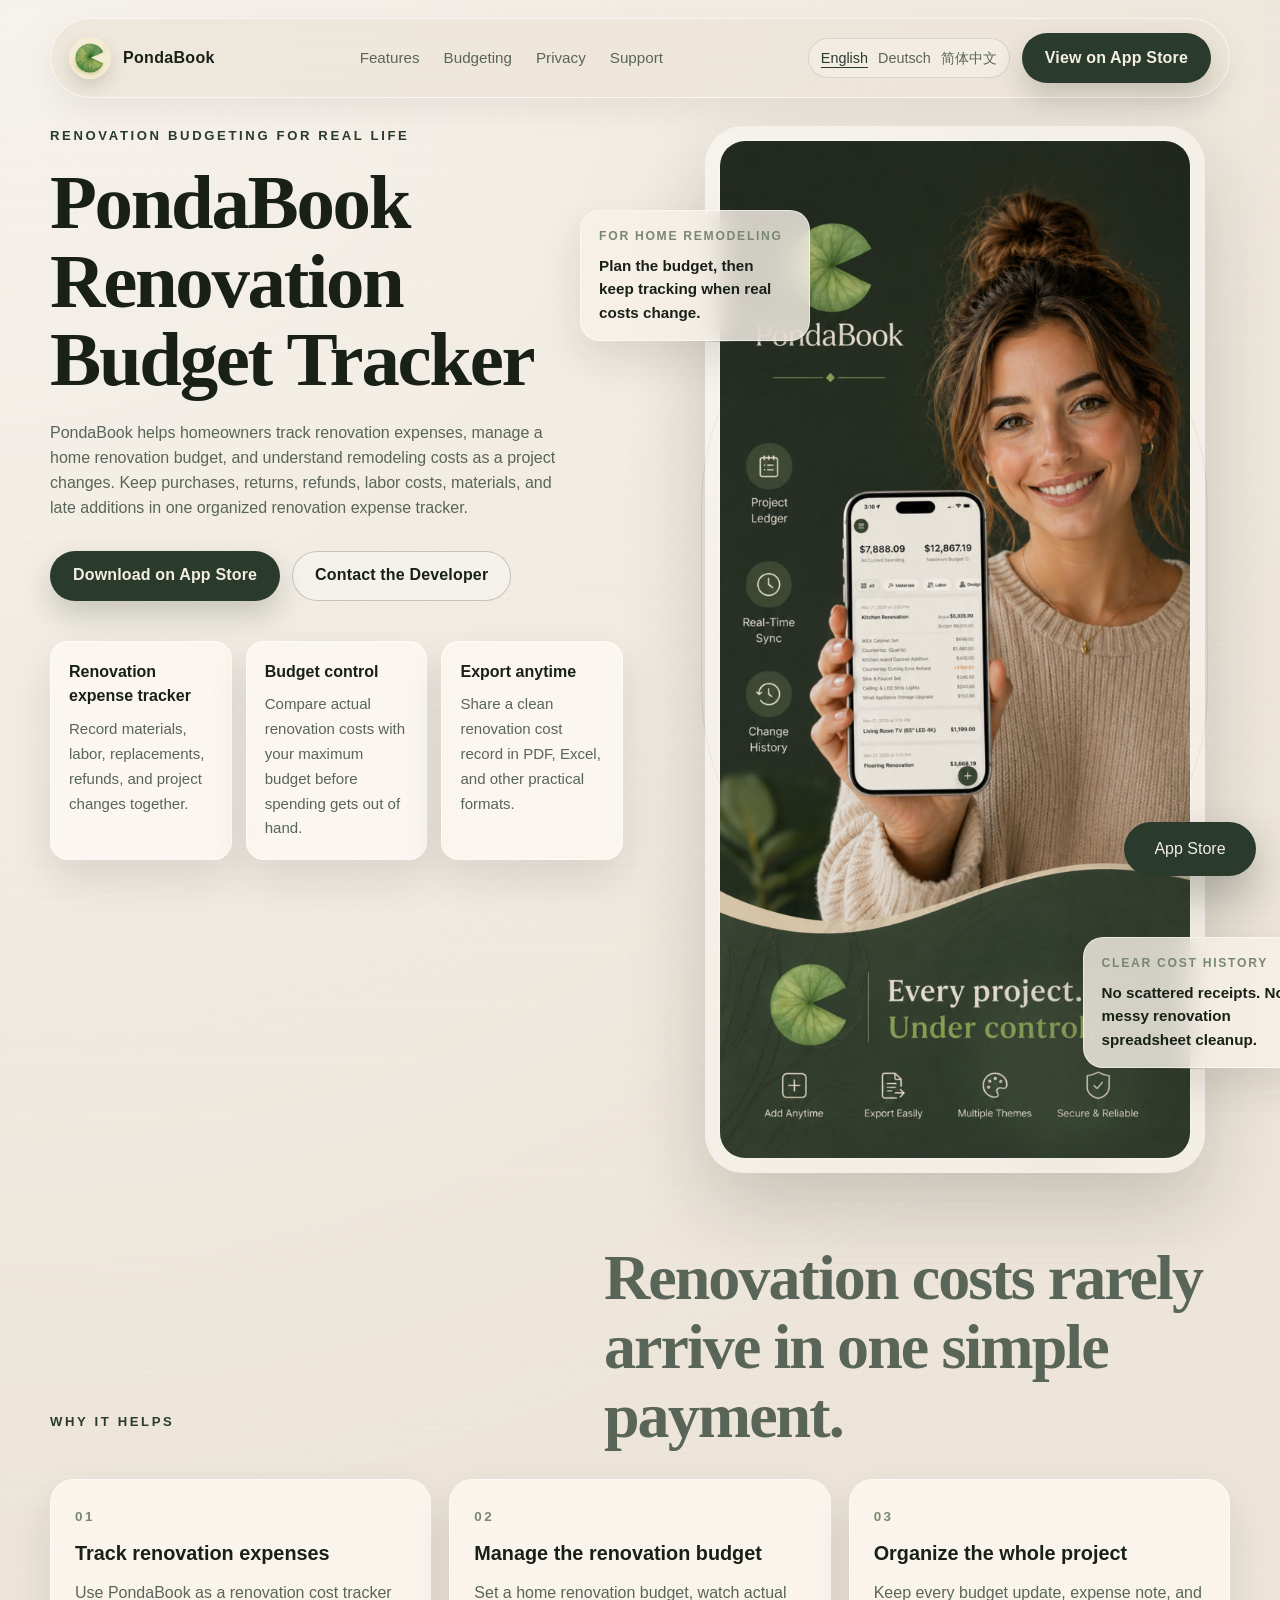
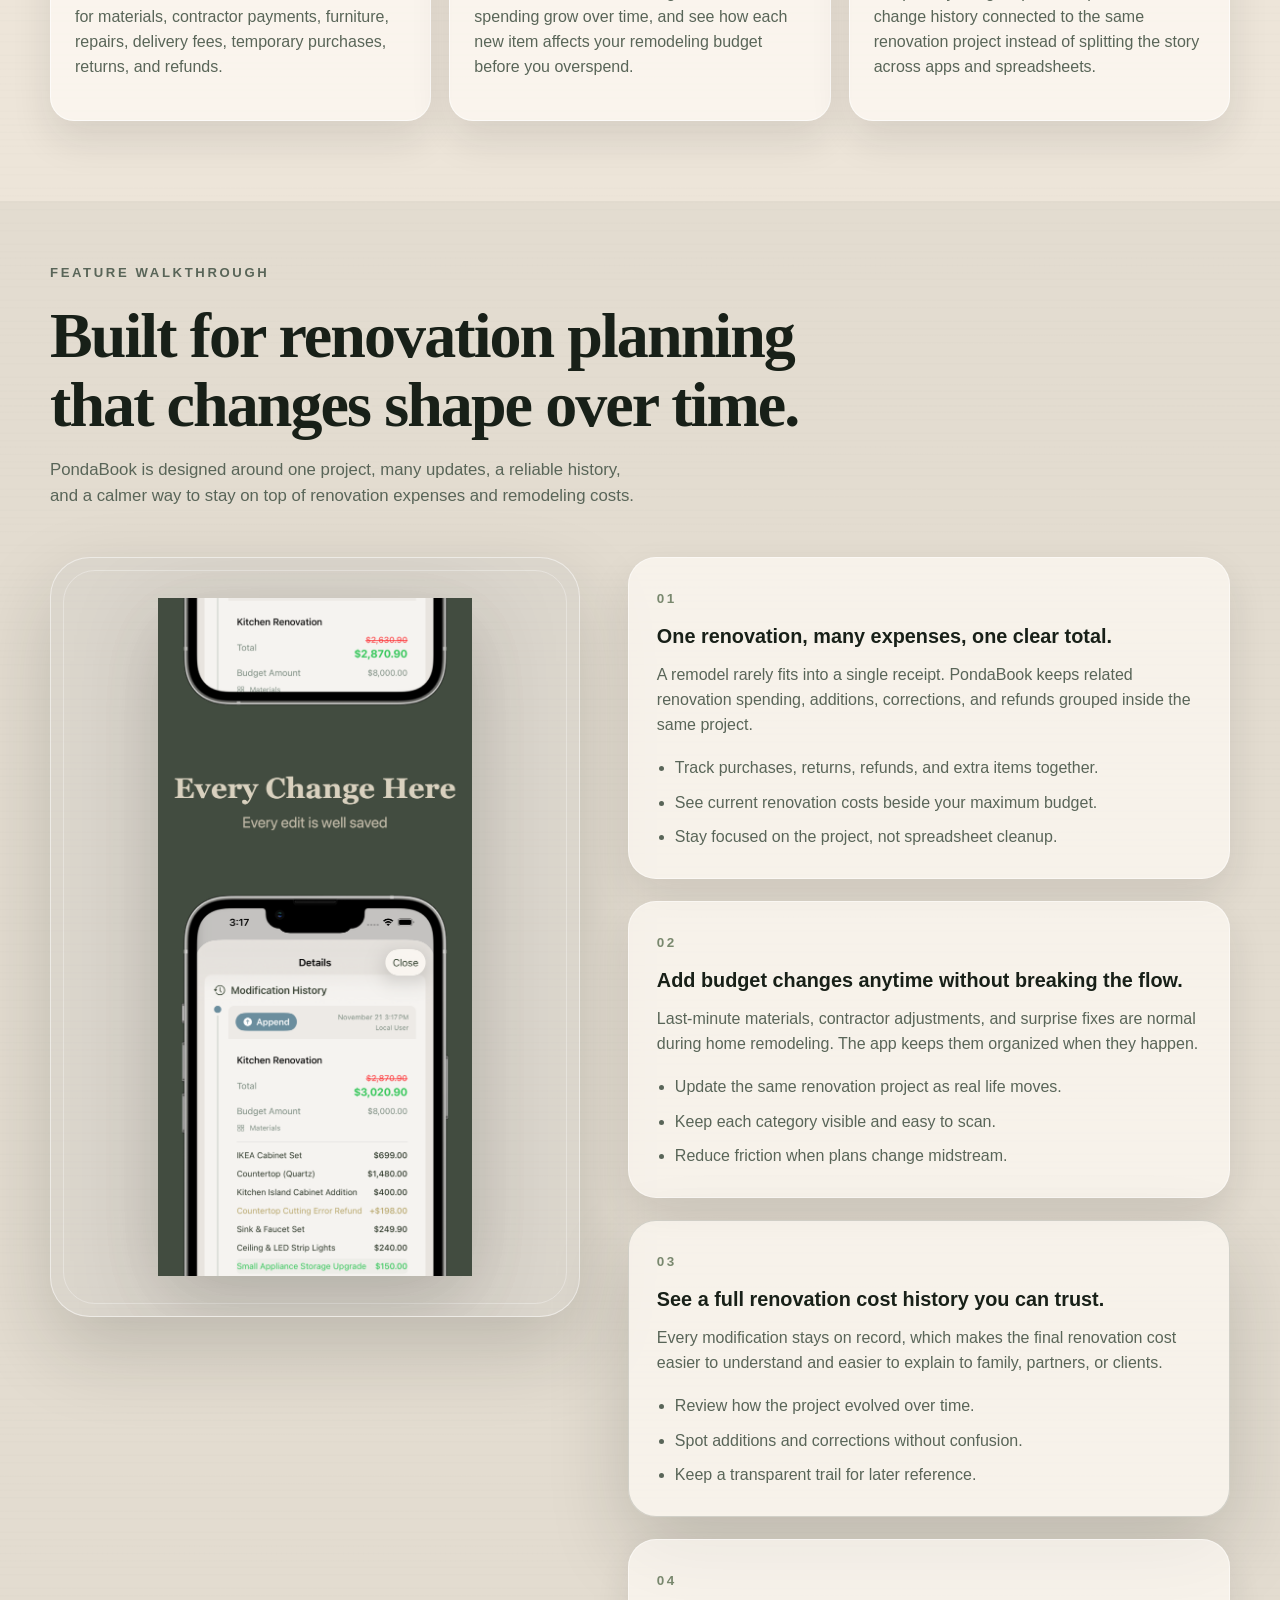
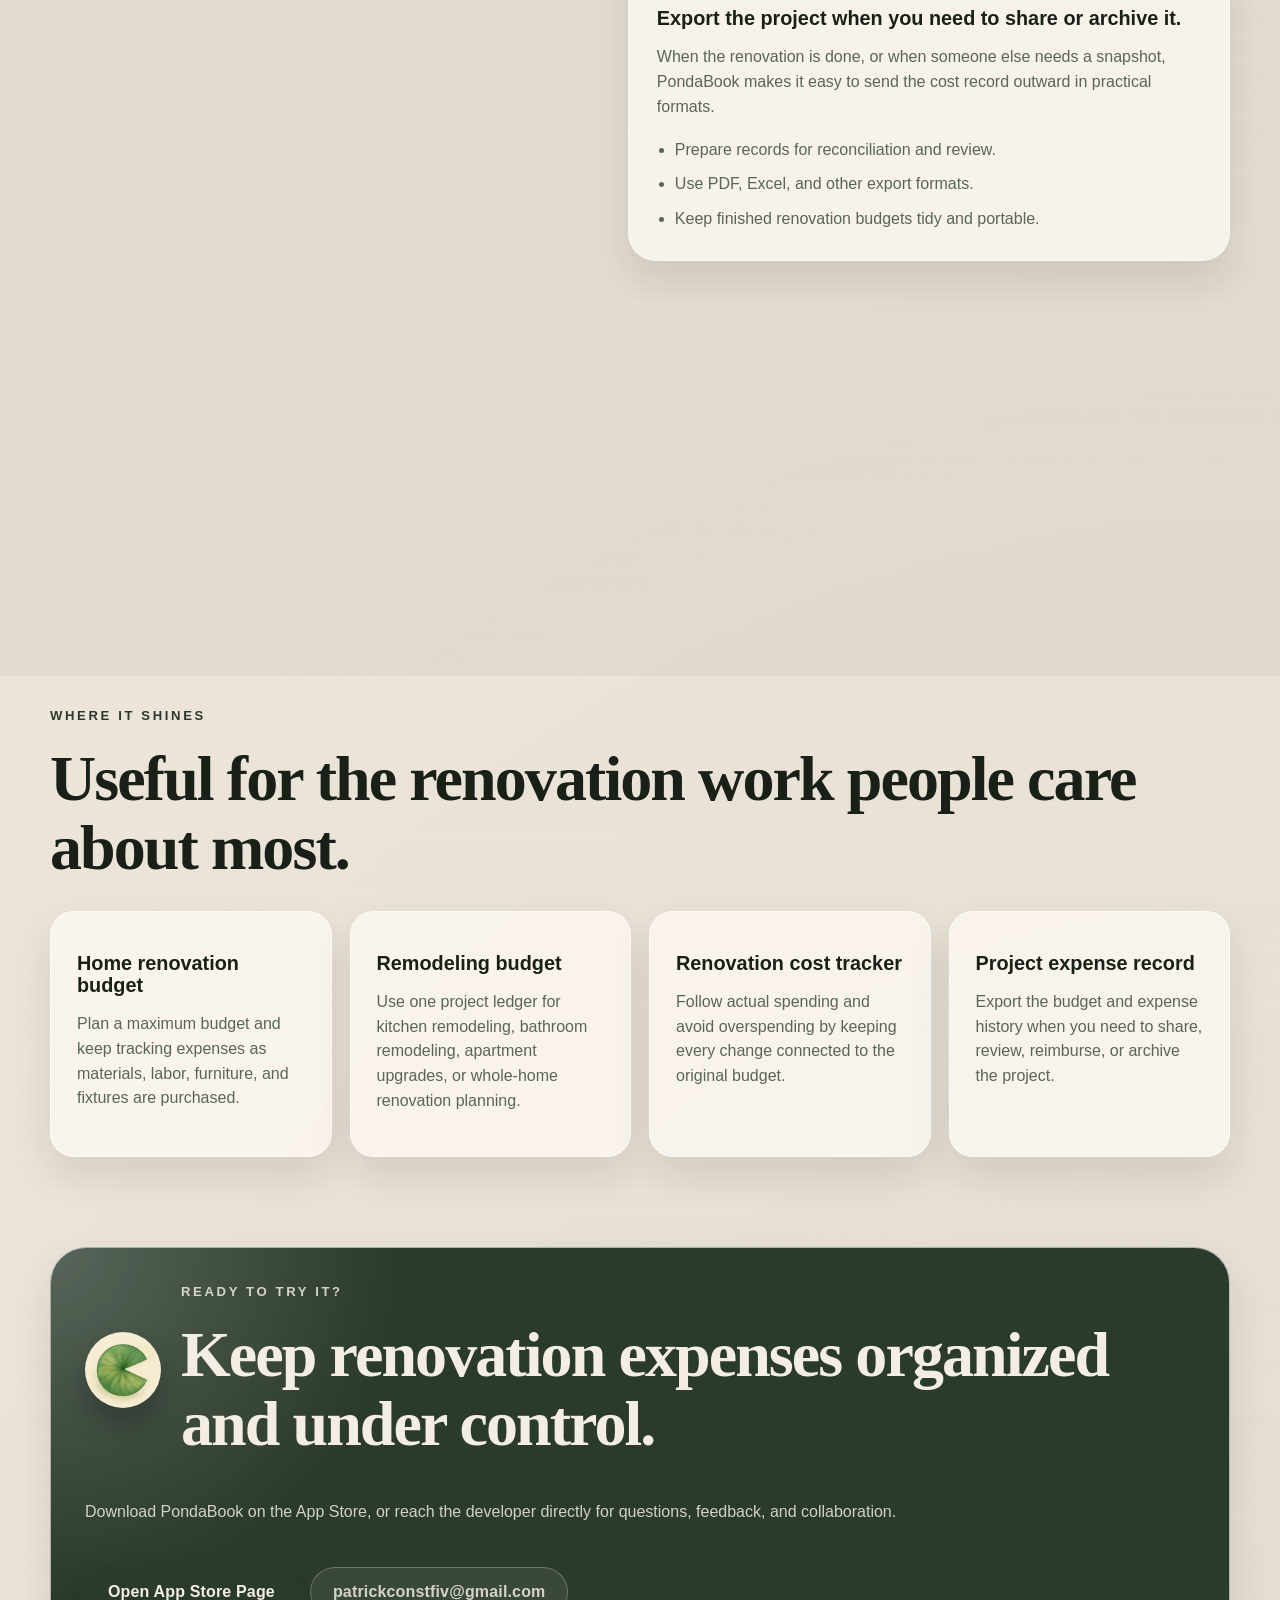
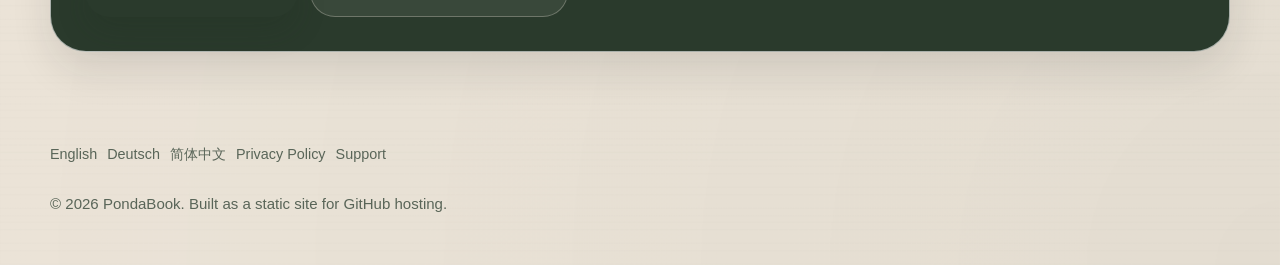
==== commit 1cd0764e: "Add multilingual support and privacy policy to PondaBook website - Created German version of the hom" ====
--- a/index.html
+++ b/index.html
@@ -3,9 +3,24 @@
 <head>
   <meta charset="UTF-8">
   <meta name="viewport" content="width=device-width, initial-scale=1.0">
-  <meta name="description" content="PondaBook is a premium project-style ledger for renovation budgets, weddings, moving costs, and every spending plan that keeps evolving.">
+  <meta name="description" content="Track renovation expenses, manage renovation budgets, and stay in control of home remodeling costs with PondaBook.">
+  <meta name="robots" content="index, follow">
   <meta name="theme-color" content="#203125">
-  <title>PondaBook | Every project. Under control.</title>
+  <link rel="canonical" href="https://patrickconstfiv.github.io/officialWebsiteOfPondaBook/">
+  <link rel="alternate" hreflang="en" href="https://patrickconstfiv.github.io/officialWebsiteOfPondaBook/">
+  <link rel="alternate" hreflang="de" href="https://patrickconstfiv.github.io/officialWebsiteOfPondaBook/de/">
+  <link rel="alternate" hreflang="zh-CN" href="https://patrickconstfiv.github.io/officialWebsiteOfPondaBook/zh-cn/">
+  <link rel="alternate" hreflang="x-default" href="https://patrickconstfiv.github.io/officialWebsiteOfPondaBook/">
+  <meta property="og:type" content="website">
+  <meta property="og:title" content="PondaBook - Renovation Budget & Expense Tracker">
+  <meta property="og:description" content="Track renovation expenses, manage renovation budgets, and stay in control of home remodeling costs with PondaBook.">
+  <meta property="og:image" content="https://patrickconstfiv.github.io/officialWebsiteOfPondaBook/imgs/posters/hero-poster.jpg">
+  <meta property="og:url" content="https://patrickconstfiv.github.io/officialWebsiteOfPondaBook/">
+  <meta name="twitter:card" content="summary_large_image">
+  <meta name="twitter:title" content="PondaBook - Renovation Budget & Expense Tracker">
+  <meta name="twitter:description" content="Track renovation expenses, manage renovation budgets, and stay in control of home remodeling costs with PondaBook.">
+  <meta name="twitter:image" content="https://patrickconstfiv.github.io/officialWebsiteOfPondaBook/imgs/posters/hero-poster.jpg">
+  <title>PondaBook - Renovation Budget & Expense Tracker</title>
   <link rel="icon" type="image/png" href="imgs/logo.png">
   <link rel="preload" as="image" href="imgs/posters/hero-poster.jpg">
   <script>
@@ -13,6 +28,22 @@
     document.documentElement.classList.add("js");
   </script>
   <link rel="stylesheet" href="style.css">
+  <script type="application/ld+json">
+    {
+      "@context": "https://schema.org",
+      "@type": "SoftwareApplication",
+      "name": "PondaBook",
+      "applicationCategory": "FinanceApplication",
+      "operatingSystem": "iOS",
+      "description": "PondaBook helps homeowners track renovation expenses, manage renovation budgets, organize project spending, and stay in control of home remodeling costs.",
+      "url": "https://patrickconstfiv.github.io/officialWebsiteOfPondaBook/",
+      "image": "https://patrickconstfiv.github.io/officialWebsiteOfPondaBook/imgs/posters/hero-poster.jpg",
+      "downloadUrl": "https://apps.apple.com/us/app/pondabook-renovation-budget/id6755175201",
+      "sameAs": [
+        "https://apps.apple.com/us/app/pondabook-renovation-budget/id6755175201"
+      ]
+    }
+  </script>
 </head>
 <body>
   <div class="progress-bar" aria-hidden="true"></div>
@@ -23,13 +54,19 @@
       <span>PondaBook</span>
     </a>
 
-    <nav class="nav">
+    <nav class="nav" aria-label="Main navigation">
       <a href="#features">Features</a>
-      <a href="#contact">Contact</a>
+      <a href="#renovation-budget">Budgeting</a>
+      <a href="privacy/index.html">Privacy</a>
+      <a href="support/index.html">Support</a>
     </nav>
 
     <div class="topbar-actions">
-      <a class="button button-ghost" href="mailto:patrickconstfiv@gmail.com">Email</a>
+      <div class="language-switch" aria-label="Language options">
+        <a href="index.html" lang="en" aria-current="page">English</a>
+        <a href="de/index.html" lang="de">Deutsch</a>
+        <a href="zh-cn/index.html" lang="zh-CN">简体中文</a>
+      </div>
       <a class="button button-solid" href="https://apps.apple.com/us/app/pondabook-renovation-budget/id6755175201" target="_blank" rel="noreferrer">View on App Store</a>
     </div>
   </header>
@@ -37,17 +74,14 @@
   <main id="top">
     <section class="hero section">
       <div class="hero-copy" data-reveal>
-        <p class="eyebrow">Project-style budgeting for real life</p>
+        <p class="eyebrow">Renovation budgeting for real life</p>
         <h1>
-          <span>Every purchase,</span>
-          <span>return, refund,</span>
-          <span>and change in</span>
-          <span>one evolving</span>
-          <span>ledger.</span>
+          <span>PondaBook</span>
+          <span>Renovation</span>
+          <span>Budget Tracker</span>
         </h1>
         <p class="hero-text">
-          PondaBook is built for renovation budgets, weddings, moves, travel plans, and the kinds of projects
-          that never stay still. Instead of scattered notes and broken timelines, everything lives in one clear story.
+          PondaBook helps homeowners track renovation expenses, manage a home renovation budget, and understand remodeling costs as a project changes. Keep purchases, returns, refunds, labor costs, materials, and late additions in one organized renovation expense tracker.
         </p>
 
         <div class="hero-actions">
@@ -57,56 +91,56 @@
 
         <div class="hero-points">
           <div class="mini-card">
-            <strong>Multi-entry ledger</strong>
-            <span>Track additions, refunds, replacements, and changes as one project.</span>
+            <strong>Renovation expense tracker</strong>
+            <span>Record materials, labor, replacements, refunds, and project changes together.</span>
           </div>
           <div class="mini-card">
-            <strong>Full change history</strong>
-            <span>Review every adjustment with a timeline you can trust.</span>
+            <strong>Budget control</strong>
+            <span>Compare actual renovation costs with your maximum budget before spending gets out of hand.</span>
           </div>
           <div class="mini-card">
             <strong>Export anytime</strong>
-            <span>Share in PDF, Excel, and other formats when the work is done.</span>
+            <span>Share a clean renovation cost record in PDF, Excel, and other practical formats.</span>
           </div>
         </div>
       </div>
 
       <div class="hero-stage" data-reveal>
         <div class="hero-stage-frame">
-          <img src="imgs/posters/hero-poster.jpg" alt="PondaBook promotional poster">
+          <img src="imgs/posters/hero-poster.jpg" alt="PondaBook renovation budget tracker poster">
         </div>
         <div class="floating-note floating-note-a">
-          <span class="note-label">For renovation, weddings, moving, travel</span>
-          <strong>One app for plans that keep changing.</strong>
+          <span class="note-label">For home remodeling</span>
+          <strong>Plan the budget, then keep tracking when real costs change.</strong>
         </div>
         <div class="floating-note floating-note-b">
-          <span class="note-label">Clear and organized</span>
-          <strong>No scattered entries. No messy follow-up.</strong>
-        </div>
-      </div>
-    </section>
-
-    <section class="signal-band section" data-reveal>
+          <span class="note-label">Clear cost history</span>
+          <strong>No scattered receipts. No messy renovation spreadsheet cleanup.</strong>
+        </div>
+      </div>
+    </section>
+
+    <section class="signal-band section" id="renovation-budget" data-reveal>
       <div class="signal-copy">
-        <p class="eyebrow">Why it feels different</p>
-        <h2>Most apps record a payment. PondaBook records the whole project.</h2>
+        <p class="eyebrow">Why it helps</p>
+        <h2>Renovation costs rarely arrive in one simple payment.</h2>
       </div>
 
       <div class="signal-grid">
         <article class="signal-card">
           <span>01</span>
-          <h3>Designed for shifting budgets</h3>
-          <p>Keep the original plan, later additions, and every correction inside one ledger instead of splitting them into unrelated entries.</p>
+          <h2>Track renovation expenses</h2>
+          <p>Use PondaBook as a renovation cost tracker for materials, contractor payments, furniture, repairs, delivery fees, temporary purchases, returns, and refunds.</p>
         </article>
         <article class="signal-card">
           <span>02</span>
-          <h3>Built for major life events</h3>
-          <p>From a kitchen remodel to a baby checklist, PondaBook keeps high-attention projects calm, visible, and easy to review.</p>
+          <h2>Manage the renovation budget</h2>
+          <p>Set a home renovation budget, watch actual spending grow over time, and see how each new item affects your remodeling budget before you overspend.</p>
         </article>
         <article class="signal-card">
           <span>03</span>
-          <h3>Made to share and close out</h3>
-          <p>Export cleanly for family, clients, partners, or your own records when you need a trustworthy snapshot.</p>
+          <h2>Organize the whole project</h2>
+          <p>Keep every budget update, expense note, and change history connected to the same renovation project instead of splitting the story across apps and spreadsheets.</p>
         </article>
       </div>
     </section>
@@ -114,10 +148,9 @@
     <section class="story section" id="features">
       <div class="section-heading" data-reveal>
         <p class="eyebrow">Feature walkthrough</p>
-        <h2>Built for spending that changes shape over time.</h2>
+        <h2>Built for renovation planning that changes shape over time.</h2>
         <p>
-          Scroll through the flow PondaBook is built around: one project, many updates, a reliable history,
-          and a calmer way to stay on top of important plans.
+          PondaBook is designed around one project, many updates, a reliable history, and a calmer way to stay on top of renovation expenses and remodeling costs.
         </p>
       </div>
 
@@ -125,16 +158,16 @@
         <div class="story-visual">
           <div class="device-stack" data-reveal>
             <figure class="device-screen is-active" data-screen="ledger">
-              <img src="imgs/posters/screen-1.png" alt="PondaBook project ledger screen">
+              <img src="imgs/posters/screen-1.png" alt="PondaBook renovation expense ledger screen">
             </figure>
             <figure class="device-screen" data-screen="details">
-              <img src="imgs/posters/screen-2.png" alt="PondaBook project details screen">
+              <img src="imgs/posters/screen-2.png" alt="PondaBook renovation project details screen">
             </figure>
             <figure class="device-screen" data-screen="history">
-              <img src="imgs/posters/screen-3.png" alt="PondaBook project history screen">
+              <img src="imgs/posters/screen-3.png" alt="PondaBook renovation cost history screen">
             </figure>
             <figure class="device-screen" data-screen="export">
-              <img src="imgs/posters/screen-5.png" alt="PondaBook export screen">
+              <img src="imgs/posters/screen-5.png" alt="PondaBook renovation budget export screen">
             </figure>
             <figure class="device-screen" data-screen="themes">
               <img src="imgs/posters/screen-4.png" alt="PondaBook theme selection screen">
@@ -145,27 +178,25 @@
         <div class="story-copy">
           <article class="story-panel is-active" data-story="ledger" data-reveal>
             <span class="story-index">01</span>
-            <h3>One event, many entries, one clear total.</h3>
-            <p>
-              A renovation or wedding rarely fits into a single payment. PondaBook keeps all related spending,
-              additions, and corrections grouped inside the same project.
+            <h2>One renovation, many expenses, one clear total.</h2>
+            <p>
+              A remodel rarely fits into a single receipt. PondaBook keeps related renovation spending, additions, corrections, and refunds grouped inside the same project.
             </p>
             <ul>
               <li>Track purchases, returns, refunds, and extra items together.</li>
-              <li>See current spending beside your maximum budget.</li>
-              <li>Stay focused on the project, not the spreadsheet cleanup.</li>
+              <li>See current renovation costs beside your maximum budget.</li>
+              <li>Stay focused on the project, not spreadsheet cleanup.</li>
             </ul>
           </article>
 
           <article class="story-panel" data-story="details" data-reveal>
             <span class="story-index">02</span>
-            <h3>Add changes anytime without breaking the flow.</h3>
-            <p>
-              Last-minute materials, temporary purchases, and surprise adjustments are normal. The app is designed
-              so they still feel organized when they happen.
-            </p>
-            <ul>
-              <li>Update the same project as real life moves.</li>
+            <h2>Add budget changes anytime without breaking the flow.</h2>
+            <p>
+              Last-minute materials, contractor adjustments, and surprise fixes are normal during home remodeling. The app keeps them organized when they happen.
+            </p>
+            <ul>
+              <li>Update the same renovation project as real life moves.</li>
               <li>Keep each category visible and easy to scan.</li>
               <li>Reduce friction when plans change midstream.</li>
             </ul>
@@ -173,10 +204,9 @@
 
           <article class="story-panel" data-story="history" data-reveal>
             <span class="story-index">03</span>
-            <h3>See a full change history you can trust.</h3>
-            <p>
-              Every modification stays on record, which makes the final number easier to understand and easier to explain
-              to the people involved.
+            <h2>See a full renovation cost history you can trust.</h2>
+            <p>
+              Every modification stays on record, which makes the final renovation cost easier to understand and easier to explain to family, partners, or clients.
             </p>
             <ul>
               <li>Review how the project evolved over time.</li>
@@ -187,29 +217,27 @@
 
           <article class="story-panel" data-story="export" data-reveal>
             <span class="story-index">04</span>
-            <h3>Export the project when you need to share or archive it.</h3>
-            <p>
-              When the project is done, or when someone else needs a snapshot, PondaBook makes it easy
-              to send the work outward in practical formats.
+            <h2>Export the project when you need to share or archive it.</h2>
+            <p>
+              When the renovation is done, or when someone else needs a snapshot, PondaBook makes it easy to send the cost record outward in practical formats.
             </p>
             <ul>
               <li>Prepare records for reconciliation and review.</li>
               <li>Use PDF, Excel, and other export formats.</li>
-              <li>Keep your finished projects tidy and portable.</li>
+              <li>Keep finished renovation budgets tidy and portable.</li>
             </ul>
           </article>
 
           <article class="story-panel" data-story="themes" data-reveal>
             <span class="story-index">05</span>
-            <h3>Switch the mood with minimalist themes.</h3>
-            <p>
-              Different projects can carry different energy. PondaBook includes multiple clean themes so each ledger
-              can feel calm, personal, and visually distinct.
+            <h2>Keep renovation planning calm and readable.</h2>
+            <p>
+              Multiple clean themes make each project ledger feel calm, personal, and visually distinct without making cost tracking noisy.
             </p>
             <ul>
               <li>Choose a style that fits the project atmosphere.</li>
-              <li>Keep the interface polished without getting noisy.</li>
-              <li>Make practical planning feel more considered.</li>
+              <li>Keep the interface polished and easy to review.</li>
+              <li>Make practical budgeting feel more considered.</li>
             </ul>
           </article>
         </div>
@@ -219,25 +247,25 @@
     <section class="use-cases section" data-reveal>
       <div class="use-cases-copy">
         <p class="eyebrow">Where it shines</p>
-        <h2>Perfect for the projects people care about most.</h2>
+        <h2>Useful for the renovation work people care about most.</h2>
       </div>
 
       <div class="use-cases-grid">
         <article>
-          <h3>Renovation budgets</h3>
-          <p>Track materials, labor, replacements, and surprise fixes without losing the original plan.</p>
+          <h2>Home renovation budget</h2>
+          <p>Plan a maximum budget and keep tracking expenses as materials, labor, furniture, and fixtures are purchased.</p>
         </article>
         <article>
-          <h3>Wedding planning</h3>
-          <p>Keep deposits, balance payments, refunds, and late additions tied to the same event.</p>
+          <h2>Remodeling budget</h2>
+          <p>Use one project ledger for kitchen remodeling, bathroom remodeling, apartment upgrades, or whole-home renovation planning.</p>
         </article>
         <article>
-          <h3>Moving and setup</h3>
-          <p>Furniture, transport, repairs, household essentials, and last-minute changes all stay connected.</p>
+          <h2>Renovation cost tracker</h2>
+          <p>Follow actual spending and avoid overspending by keeping every change connected to the original budget.</p>
         </article>
         <article>
-          <h3>Travel and family plans</h3>
-          <p>Use it anywhere spending comes in waves and the whole story matters more than a single receipt.</p>
+          <h2>Project expense record</h2>
+          <p>Export the budget and expense history when you need to share, review, reimburse, or archive the project.</p>
         </article>
       </div>
     </section>
@@ -248,7 +276,7 @@
           <img src="imgs/logo.png" alt="PondaBook logo">
           <div>
             <p class="eyebrow">Ready to try it?</p>
-            <h2>Keep every project organized and under control.</h2>
+            <h2>Keep renovation expenses organized and under control.</h2>
           </div>
         </div>
 
@@ -269,6 +297,13 @@
   </a>
 
   <footer class="footer">
+    <div class="footer-links" aria-label="Site links">
+      <a href="index.html">English</a>
+      <a href="de/index.html">Deutsch</a>
+      <a href="zh-cn/index.html">简体中文</a>
+      <a href="privacy/index.html">Privacy Policy</a>
+      <a href="support/index.html">Support</a>
+    </div>
     <p>&copy; <span id="year"></span> PondaBook. Built as a static site for GitHub hosting.</p>
   </footer>
 
--- a/style.css
+++ b/style.css
@@ -152,6 +152,40 @@
   flex-wrap: wrap;
 }
 
+.language-switch,
+.footer-links {
+  display: inline-flex;
+  align-items: center;
+  gap: 10px;
+  flex-wrap: wrap;
+  color: var(--muted);
+  font-size: 0.9rem;
+}
+
+.language-switch {
+  padding: 8px 12px;
+  border: 1px solid var(--line);
+  border-radius: 999px;
+  background: rgba(255, 255, 255, 0.26);
+}
+
+.language-switch a,
+.footer-links a {
+  text-decoration: underline;
+  text-decoration-color: transparent;
+  text-underline-offset: 4px;
+  transition: color 0.2s ease, text-decoration-color 0.2s ease;
+}
+
+.language-switch a:hover,
+.language-switch a:focus-visible,
+.language-switch a[aria-current="page"],
+.footer-links a:hover,
+.footer-links a:focus-visible {
+  color: var(--forest);
+  text-decoration-color: currentColor;
+}
+
 .button {
   display: inline-flex;
   align-items: center;
@@ -417,8 +451,11 @@
   letter-spacing: 0.18em;
 }
 
+.signal-card h2,
 .signal-card h3,
+.story-panel h2,
 .story-panel h3,
+.use-cases-grid h2,
 .use-cases-grid h3 {
   margin: 14px 0 10px;
   font-size: 1.24rem;
@@ -618,6 +655,51 @@
   font-size: 0.94rem;
 }
 
+.footer-links {
+  margin-bottom: 12px;
+}
+
+.legal-page {
+  max-width: 860px;
+  padding: 52px 0 90px;
+}
+
+.legal-card {
+  padding: 34px;
+  border: 1px solid rgba(255, 255, 255, 0.6);
+  border-radius: var(--radius-xl);
+  background: var(--paper);
+  box-shadow: var(--shadow-soft);
+}
+
+.legal-card h1,
+.legal-card h2 {
+  margin: 0;
+  font-family: "Iowan Old Style", "Palatino Linotype", "Book Antiqua", Georgia, serif;
+  line-height: 1.08;
+  letter-spacing: -0.03em;
+}
+
+.legal-card h1 {
+  font-size: clamp(2.4rem, 5vw, 4.4rem);
+}
+
+.legal-card h2 {
+  margin-top: 30px;
+  font-size: 1.5rem;
+}
+
+.legal-card p,
+.legal-card li {
+  color: var(--muted);
+}
+
+.legal-card a {
+  color: var(--forest);
+  text-decoration: underline;
+  text-underline-offset: 4px;
+}
+
 .js [data-reveal] {
   opacity: 0;
   transform: translateY(26px);
@@ -702,6 +784,11 @@
   .topbar-actions {
     width: 100%;
     justify-content: stretch;
+  }
+
+  .language-switch {
+    width: 100%;
+    justify-content: center;
   }
 
   .topbar-actions .button {
